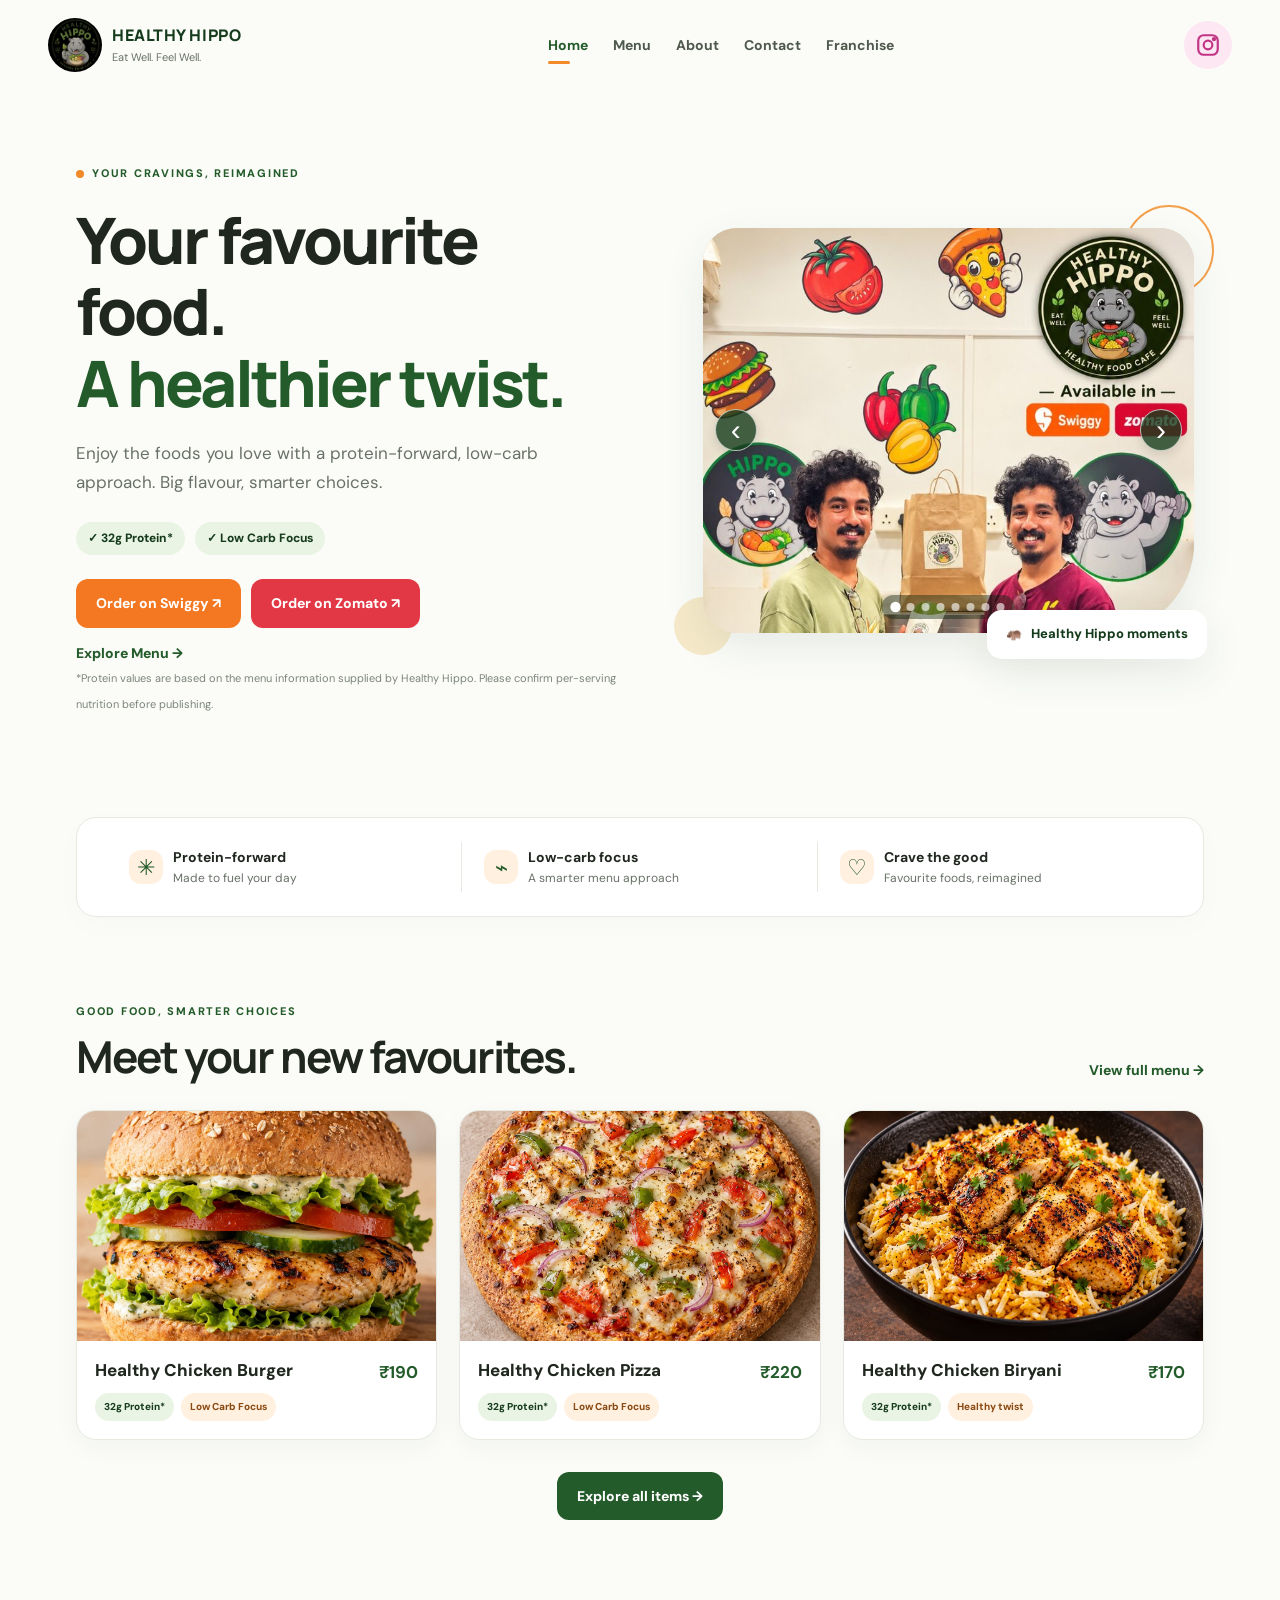
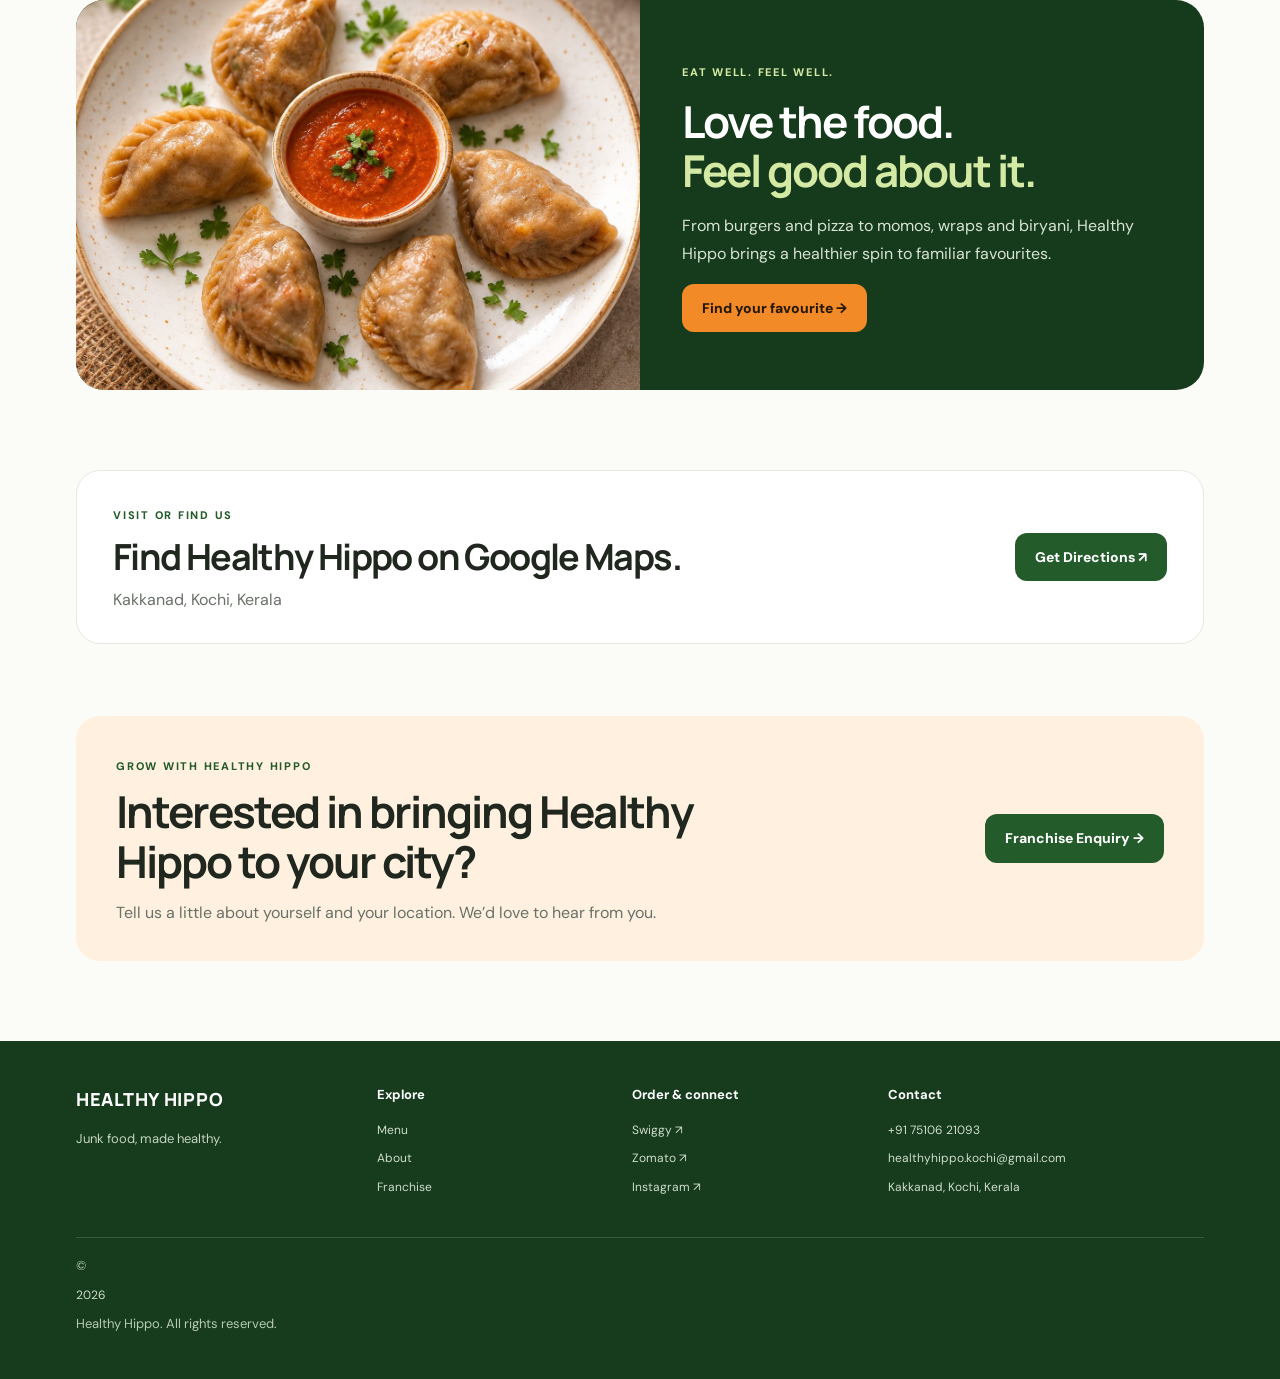
==== index.html @ 92ad1ecd "Update index.html" ====
<!doctype html>
<html lang="en">
<head>
  <link rel="icon" type="image/png" href="assets/favicon.png">
  <meta charset="utf-8">
  <meta name="viewport" content="width=device-width, initial-scale=1">
  <meta name="description" content="Healthy Hippo makes your favourite comfort foods healthier, with a focus on protein and low-carb options. Order on Swiggy or Zomato.">
  <meta name="theme-color" content="#245b2a">
  <title>Healthy Hippo | Eat well, live well </title>
  <link rel="stylesheet" href="styles.css">
</head>
<body>
  <header class="site-header">
    <a class="brand" href="index.html" aria-label="Healthy Hippo home">
      <img src="assets/logo.jpeg" alt="Healthy Hippo hippo mascot logo">
      <span><strong>HEALTHY HIPPO</strong><small>Eat Well. Feel Well.</small></span>
    </a>
    <button class="menu-toggle" aria-label="Toggle navigation" aria-expanded="false">☰</button>
    <nav class="main-nav" aria-label="Main navigation">
      <a class="active" href="index.html">Home</a><a href="menu.html">Menu</a><a href="about.html">About</a><a href="contact.html">Contact</a><a href="franchise.html">Franchise</a>
    </nav>
    
<a class="instagram-link" href="https://www.instagram.com/healthyhippo_/" target="_blank" rel="noopener noreferrer" aria-label="Follow Healthy Hippo on Instagram">
  <svg xmlns="http://www.w3.org/2000/svg" width="26" height="26" viewBox="0 0 24 24" fill="none" stroke="currentColor" stroke-width="2">
    <rect x="3" y="3" width="18" height="18" rx="5"/>
    <circle cx="12" cy="12" r="4"/>
    <circle cx="17.5" cy="6.5" r="1" fill="currentColor"/>
  </svg>
</a>
  </header>


  <main>
    <section class="hero">
      <div class="hero-copy">
        <span class="eyebrow"><span class="dot"></span> YOUR CRAVINGS, REIMAGINED</span>
        <h1>Your favourite food.<br><span>A healthier twist.</span></h1>
        <p>Enjoy the foods you love with a protein-forward, low-carb approach. Big flavour, smarter choices.</p>
        <div class="hero-points"><span>✓ 32g Protein*</span><span>✓ Low Carb Focus</span></div>
        <div class="hero-actions hero-order-actions">
          <a class="button button-swiggy" href="https://www.swiggy.com/menu/1468313?source=sharing" target="_blank" rel="noopener">Order on Swiggy ↗</a>
          <a class="button button-zomato" href="https://zomato.onelink.me/xqzv/rnmhinwc" target="_blank" rel="noopener">Order on Zomato ↗</a>
          <a class="text-link menu-cta-link" href="menu.html">Explore Menu →</a>
        </div>
        <small class="fine-print">*Protein values are based on the menu information supplied by Healthy Hippo. Please confirm per-serving nutrition before publishing.</small>
      </div>
      <div class="hero-visual celebrity-visual">
        <div class="hero-image-wrap celebrity-carousel" aria-label="Healthy Hippo community photo slideshow">
          <!-- Slideshow images and dots are created from the PHOTO_LIST in script.js. -->
          <div class="slide-dots" aria-label="Choose photo"></div>
          <button class="slide-control slide-prev" type="button" aria-label="Previous photo">‹</button>
          <button class="slide-control slide-next" type="button" aria-label="Next photo">›</button>
        </div>
        <div class="floating-note"><span>🦛</span> Healthy Hippo moments</div>
        <div class="decor decor-one"></div><div class="decor decor-two"></div>
      </div>
    </section>

    <section class="promise-strip" aria-label="Healthy Hippo highlights">
      <div><span class="promise-icon">✳</span><strong>Protein-forward</strong><small>Made to fuel your day</small></div>
      <div><span class="promise-icon">⌁</span><strong>Low-carb focus</strong><small>A smarter menu approach</small></div>
      <div><span class="promise-icon">♡</span><strong>Crave the good</strong><small>Favourite foods, reimagined</small></div>
    </section>

    <section class="section featured-section">
      <div class="section-heading"><div><span class="eyebrow">GOOD FOOD, SMARTER CHOICES</span><h2>Meet your new favourites.</h2></div><a class="text-link" href="menu.html">View full menu →</a></div>
      <div class="food-grid">
        <article class="food-card"><a href="menu.html"><img src="assets/chicken-burger.jpeg" alt="Healthy chicken burger"></a><div class="food-card-body"><div class="food-title"><h3>Healthy Chicken Burger</h3><strong>₹190</strong></div><div class="food-tags"><span>32g Protein*</span><span>Low Carb Focus</span></div></div></article>
        <article class="food-card"><a href="menu.html"><img src="assets/chicken-pizza.jpeg" alt="Healthy chicken pizza"></a><div class="food-card-body"><div class="food-title"><h3>Healthy Chicken Pizza</h3><strong>₹220</strong></div><div class="food-tags"><span>32g Protein*</span><span>Low Carb Focus</span></div></div></article>
        <article class="food-card"><a href="menu.html"><img src="assets/chicken-biryani.jpeg" alt="Chicken biryani"></a><div class="food-card-body"><div class="food-title"><h3>Healthy Chicken Biryani</h3><strong>₹170</strong></div><div class="food-tags"><span>32g Protein*</span><span>Healthy twist</span></div></div></article>
      </div>
      <div class="centered"><a class="button button-green" href="menu.html">Explore all items →</a></div>
    </section>

    <section class="feature-band">
      <div class="feature-band-art"><img src="assets/momos.jpeg" alt="Momos served with dipping sauce"></div>
      <div class="feature-band-copy"><span class="eyebrow">EAT WELL. FEEL WELL.</span><h2>Love the food.<br><span>Feel good about it.</span></h2><p>From burgers and pizza to momos, wraps and biryani, Healthy Hippo brings a healthier spin to familiar favourites.</p><a class="button button-orange" href="menu.html">Find your favourite →</a></div>
    </section>

    <section class="location-callout"><div><span class="eyebrow">VISIT OR FIND US</span><h2>Find Healthy Hippo on Google Maps.</h2><p>Kakkanad, Kochi, Kerala</p></div><a class="button button-green" href="https://maps.app.goo.gl/S5ujj1Sj9t67yYwy7?g_st=aw" target="_blank" rel="noopener">Get Directions ↗</a></section>
    <section class="franchise-callout"><div><span class="eyebrow">GROW WITH HEALTHY HIPPO</span><h2>Interested in bringing Healthy Hippo to your city?</h2><p>Tell us a little about yourself and your location. We’d love to hear from you.</p></div><a class="button button-green" href="franchise.html">Franchise Enquiry →</a></section>
  </main>
  <footer class="site-footer"><div class="footer-brand"><strong>HEALTHY HIPPO</strong><p>Junk food, made healthy.</p></div><div><strong>Explore</strong><a href="menu.html">Menu</a><a href="about.html">About</a><a href="franchise.html">Franchise</a></div><div><strong>Order & connect</strong><a href="https://www.swiggy.com/menu/1468313?source=sharing" target="_blank" rel="noopener">Swiggy ↗</a><a href="https://zomato.onelink.me/xqzv/rnmhinwc" target="_blank" rel="noopener">Zomato ↗</a><a href="https://www.instagram.com/healthyhippo_/" target="_blank" rel="noopener">Instagram ↗</a></div><div><strong>Contact</strong><a href="tel:+917510621093">+91 75106 21093</a><a href="mailto:healthyhippo.kochi@gmail.com">healthyhippo.kochi@gmail.com</a><span>Kakkanad, Kochi, Kerala</span></div><div class="copyright">© <span id="year"></span> Healthy Hippo. All rights reserved.</div></footer>
  <script src="script.js"></script>
</body></html>
---- styles.css ----
@import url('https://fonts.googleapis.com/css2?family=DM+Sans:wght@400;500;600;700;800&family=Manrope:wght@400;500;600;700;800&display=swap');
:root{--green:#245b2a;--green-dark:#153b1c;--green-soft:#eaf4e4;--orange:#f28a27;--orange-soft:#fff0df;--ink:#20271f;--muted:#697168;--cream:#fbfcf8;--line:#e6eae1;--white:#fff;--radius:22px;--shadow:0 14px 42px rgba(29,61,29,.09)}
*{box-sizing:border-box}html{scroll-behavior:smooth}body{margin:0;background:var(--cream);color:var(--ink);font-family:'DM Sans',Arial,sans-serif;line-height:1.6}a{color:inherit;text-decoration:none}img{display:block;max-width:100%}.site-header{max-width:1240px;margin:auto;padding:18px 28px;display:flex;align-items:center;gap:28px;justify-content:space-between;background:var(--cream)}.brand{display:flex;align-items:center;gap:10px;min-width:210px}.brand img{width:54px;height:54px;object-fit:cover;border-radius:50%;background:#050505}.brand span{display:flex;flex-direction:column;line-height:1.2}.brand strong,.footer-brand strong{font-family:Manrope,sans-serif;letter-spacing:.035em;font-weight:800;color:var(--green-dark)}.brand small{font-size:11px;color:var(--muted);margin-top:5px}.main-nav{display:flex;gap:25px;align-items:center}.main-nav a{font-size:14px;color:#4e584c;font-weight:700;padding:8px 0;position:relative}.main-nav a:hover,.main-nav a.active{color:var(--green)}.main-nav a.active:after{content:"";position:absolute;bottom:0;left:0;width:22px;height:3px;border-radius:4px;background:var(--orange)}.button{display:inline-flex;align-items:center;justify-content:center;gap:12px;padding:13px 20px;border-radius:12px;font-weight:800;font-size:14px;border:0;cursor:pointer;transition:transform .2s,box-shadow .2s}.button:hover{transform:translateY(-2px);box-shadow:0 8px 20px #183b1c20}.button-green{background:var(--green);color:white}.button-orange{background:var(--orange);color:#251809}.header-cta{white-space:nowrap;padding:11px 16px}.menu-toggle{display:none;border:0;background:var(--green-soft);color:var(--green);border-radius:10px;font-size:24px;padding:6px 12px}.hero{max-width:1184px;margin:20px auto 54px;padding:50px 28px 48px;display:grid;grid-template-columns:1.02fr .98fr;align-items:center;gap:54px;min-height:500px}.eyebrow{font-size:11px;letter-spacing:.16em;font-weight:800;color:var(--green);display:inline-flex;align-items:center;gap:8px}.dot{width:8px;height:8px;background:var(--orange);border-radius:50%}h1,h2,h3,p{margin-top:0}h1,h2{font-family:Manrope,'DM Sans',sans-serif;letter-spacing:-.045em;line-height:1.12}h1{font-size:clamp(42px,5vw,68px);margin:18px 0 20px;font-weight:800}h1 span,h2 span{color:var(--green)}.hero-copy>p,.page-hero>p{font-size:17px;color:var(--muted);max-width:530px;line-height:1.75}.hero-points{display:flex;gap:10px;flex-wrap:wrap;margin:24px 0}.hero-points span,.food-tags span{background:var(--green-soft);color:var(--green-dark);border-radius:30px;padding:7px 12px;font-size:12px;font-weight:800}.hero-actions{display:flex;gap:18px;align-items:center;flex-wrap:wrap}.text-link{font-weight:800;color:var(--green);font-size:14px}.fine-print{font-size:11px;color:#7d857b;line-height:1.55;margin-top:20px}.hero-visual{position:relative;padding:15px 10px 30px 25px}.hero-image-wrap{border-radius:34px 34px 90px 34px;overflow:hidden;box-shadow:var(--shadow);height:405px;position:relative;z-index:1;background:#e8dfcc}.hero-image-wrap img{width:100%;height:100%;object-fit:cover}.floating-tag{position:absolute;z-index:2;top:3px;left:0;background:var(--green-dark);color:white;border:5px solid var(--cream);border-radius:50%;width:110px;height:110px;display:flex;align-items:center;justify-content:center;flex-direction:column;line-height:1.1;transform:rotate(-8deg)}.floating-tag strong{font-family:Manrope,sans-serif;font-size:28px}.floating-tag small{font-size:10px;font-weight:800;letter-spacing:.07em}.tag-icon{color:#c9eb7a;font-size:15px}.floating-note{position:absolute;right:-3px;bottom:4px;background:white;padding:14px 19px;border-radius:15px;box-shadow:var(--shadow);font-size:13px;font-weight:800;color:var(--green-dark);z-index:2}.floating-note span{margin-right:6px}.decor{position:absolute;border-radius:50%;z-index:0}.decor-one{width:90px;height:90px;border:2px solid #f4a14e;right:-10px;top:-8px}.decor-two{width:58px;height:58px;background:#f5e9c9;left:-4px;bottom:8px}.promise-strip{max-width:1128px;margin:0 auto 80px;padding:24px 30px;background:white;border:1px solid var(--line);border-radius:20px;display:grid;grid-template-columns:repeat(3,1fr);box-shadow:0 8px 30px #1b3d1b05}.promise-strip>div{display:grid;grid-template-columns:44px 1fr;grid-template-rows:auto auto;align-items:center;padding:4px 22px;border-right:1px solid var(--line)}.promise-strip>div:last-child{border-right:0}.promise-icon{grid-row:span 2;background:var(--orange-soft);color:var(--green);width:34px;height:34px;display:grid;place-items:center;border-radius:12px;font-size:22px}.promise-strip strong{font-size:14px}.promise-strip small{font-size:12px;color:var(--muted)}.section{max-width:1184px;margin:0 auto;padding:0 28px 80px}.section-heading{display:flex;align-items:end;justify-content:space-between;gap:20px;margin-bottom:28px}.section-heading h2,.feature-band h2,.franchise-callout h2,.about-copy h2,.franchise-info h2{font-size:clamp(30px,4vw,44px);margin:10px 0 0}.food-grid{display:grid;grid-template-columns:repeat(3,minmax(0,1fr));gap:22px}.food-card{border:1px solid var(--line);background:white;border-radius:20px;overflow:hidden;box-shadow:0 8px 26px rgba(23,55,23,.04);transition:transform .2s,box-shadow .2s}.food-card:hover{transform:translateY(-4px);box-shadow:var(--shadow)}.food-card>a{display:block}.food-card img{width:100%;height:230px;object-fit:cover;background:#f0eadf}.food-card-body{padding:18px}.food-title{display:flex;align-items:start;justify-content:space-between;gap:12px}.food-title h3{font-size:17px;line-height:1.3;margin:0 0 12px;font-weight:800}.food-title strong{font-size:17px;color:var(--green);white-space:nowrap}.food-card-body p{font-size:13px;color:var(--muted);margin:4px 0 14px;line-height:1.65}.food-tags{display:flex;gap:7px;flex-wrap:wrap}.food-tags span{font-size:10px;padding:6px 9px}.food-tags span:nth-child(2){background:var(--orange-soft);color:#8a4a13}.centered{text-align:center;margin-top:32px}.feature-band{max-width:1128px;margin:0 auto 80px;background:var(--green-dark);border-radius:28px;overflow:hidden;display:grid;grid-template-columns:1fr 1fr;align-items:center;color:white}.feature-band-art{height:390px}.feature-band-art img{height:100%;width:100%;object-fit:cover}.feature-band-copy{padding:42px}.feature-band-copy .eyebrow{color:#d3e9a4}.feature-band h2{margin:13px 0 17px}.feature-band h2 span{color:#d3e9a4}.feature-band p{color:#d8e3d4;line-height:1.75}.franchise-callout{max-width:1128px;margin:0 auto 80px;background:var(--orange-soft);padding:36px 40px;border-radius:24px;display:flex;align-items:center;justify-content:space-between;gap:28px}.franchise-callout h2{max-width:670px}.franchise-callout p{color:var(--muted);margin:14px 0 0}.site-footer{background:#163b1d;color:#eaf3e7;padding:44px max(28px,calc((100% - 1128px)/2));display:grid;grid-template-columns:1.2fr 1fr 1fr 1.4fr;gap:30px}.site-footer>div{display:flex;flex-direction:column;align-items:flex-start;gap:9px;font-size:13px}.site-footer strong{color:white;font-size:13px;margin-bottom:6px}.site-footer a,.site-footer span{color:#d0ddcc;font-size:12px;overflow-wrap:anywhere}.site-footer a:hover{color:#ffd39b}.footer-brand strong{font-size:18px;letter-spacing:.04em}.footer-brand p{color:#c5d5c0;font-size:13px}.copyright{grid-column:1/-1;border-top:1px solid #ffffff25;padding-top:18px;margin-top:10px;color:#b7cbb2;font-size:11px}.page-hero{text-align:center;padding:76px 28px 62px;background:linear-gradient(180deg,#f1f8ec 0%,var(--cream) 100%)}.page-hero h1{font-size:clamp(38px,5vw,58px);margin:15px auto}.page-hero>p{margin:0 auto;max-width:700px}.centered-points{justify-content:center}.menu-section{padding-top:24px}.menu-filter{display:flex;justify-content:space-between;align-items:center;margin-bottom:24px;font-weight:800}.filter-note{font-size:12px;color:var(--muted);font-weight:500}.menu-grid{row-gap:24px}.nutrition-note{margin-top:26px}.order-panel{margin-top:10px;background:var(--green-soft);padding:28px;border-radius:20px;display:flex;align-items:center;justify-content:space-between;gap:22px}.order-panel h2{font-size:26px;margin:0 0 8px}.order-panel p{margin:0;color:var(--muted)}.about-layout{display:grid;grid-template-columns:.85fr 1.15fr;align-items:center;gap:60px;padding-top:50px}.about-image{background:#070907;border-radius:30px;overflow:hidden;max-width:430px;margin:auto}.about-image img{width:100%;height:100%;object-fit:cover}.about-copy h2{margin:12px 0 22px}.about-copy p{color:var(--muted);line-height:1.8}.contact-grid{display:grid;grid-template-columns:repeat(2,1fr);gap:18px;padding-top:34px}.contact-card{padding:28px;border:1px solid var(--line);border-radius:20px;background:white}.contact-icon{display:grid;place-items:center;width:44px;height:44px;border-radius:14px;background:var(--green-soft);color:var(--green);font-size:22px;margin-bottom:15px}.contact-card h2{font-size:22px;margin-bottom:8px}.contact-card p,.contact-card>span{font-size:13px;color:var(--muted)}.contact-card>a{color:var(--green);font-weight:800;overflow-wrap:anywhere}.contact-card>span{display:block}.franchise-hero{padding-bottom:70px}.franchise-layout{display:grid;grid-template-columns:.9fr 1.1fr;gap:54px;align-items:start;padding-top:30px}.franchise-info h2{margin:12px 0 18px}.franchise-info>p{color:var(--muted);line-height:1.75}.contact-detail{display:flex;gap:14px;align-items:center;margin:22px 0}.contact-detail .contact-icon{flex-shrink:0;margin:0}.contact-detail>div{display:flex;flex-direction:column;gap:3px}.contact-detail strong{font-size:13px}.contact-detail a,.contact-detail span{font-size:13px;color:var(--green);overflow-wrap:anywhere}.future-note{padding:20px;border-radius:16px;background:var(--orange-soft);margin-top:26px}.future-note strong{font-size:14px}.future-note p{font-size:13px;color:#73553b;margin:8px 0 0}.enquiry-form{background:white;border:1px solid var(--line);border-radius:22px;padding:30px;box-shadow:var(--shadow)}.enquiry-form h2{font-size:28px;margin-bottom:4px}.form-intro{font-size:12px;color:var(--muted);margin-bottom:22px}.enquiry-form label{display:block;font-size:12px;font-weight:800;margin:15px 0 7px}.enquiry-form input:not([type=checkbox]),.enquiry-form select,.enquiry-form textarea{width:100%;padding:13px 14px;border:1px solid #dce2d8;border-radius:10px;background:#fcfdfb;font:inherit;font-size:14px;color:var(--ink);outline:none}.enquiry-form input:focus,.enquiry-form select:focus,.enquiry-form textarea:focus{border-color:var(--green);box-shadow:0 0 0 3px #245b2a12}.enquiry-form textarea{resize:vertical}.enquiry-form .consent{display:flex;align-items:flex-start;gap:9px;font-weight:500;line-height:1.5}.consent input{margin-top:4px;accent-color:var(--green)}.form-submit{width:100%;margin-top:12px}.enquiry-form .fine-print{margin-bottom:0}.hidden{display:none}
@media(max-width:980px){.site-header{gap:15px}.brand{min-width:0}.main-nav{gap:14px}.main-nav a{font-size:13px}.hero{gap:28px}.hero-image-wrap{height:360px}.promise-strip{margin-left:20px;margin-right:20px}.site-footer{grid-template-columns:repeat(2,1fr)}.franchise-layout{gap:28px}.food-card img{height:200px}}
@media(max-width:720px){.site-header{padding:13px 18px;flex-wrap:wrap}.brand img{width:46px;height:46px}.brand strong{font-size:13px}.menu-toggle{display:block;margin-left:auto}.header-cta{display:none}.main-nav{display:none;order:4;width:100%;flex-direction:column;align-items:stretch;gap:0;padding:8px 0 4px}.main-nav.open{display:flex}.main-nav a{padding:12px 4px;border-top:1px solid var(--line)}.main-nav a.active:after{display:none}.hero{padding:35px 20px 20px;margin:0 auto 35px;grid-template-columns:1fr;gap:22px}.hero-copy{order:1}.hero h1{font-size:43px}.hero-copy>p{font-size:15px}.hero-visual{order:2;padding:10px 8px 25px 18px}.hero-image-wrap{height:310px;border-radius:25px 25px 65px 25px}.floating-tag{width:90px;height:90px;left:-2px;top:0}.floating-tag strong{font-size:23px}.floating-note{right:0;font-size:11px;padding:11px 13px}.promise-strip{grid-template-columns:1fr;margin:0 20px 55px;padding:10px 18px}.promise-strip>div{border-right:0;border-bottom:1px solid var(--line);padding:15px 4px}.promise-strip>div:last-child{border-bottom:0}.section{padding:0 20px 55px}.section-heading{align-items:flex-start;flex-direction:column}.food-grid{grid-template-columns:1fr 1fr;gap:13px}.food-card img{height:150px}.food-card-body{padding:12px}.food-title{display:block}.food-title h3{font-size:14px;margin-bottom:5px}.food-title strong{font-size:15px}.food-card-body p{font-size:12px}.food-tags{gap:5px}.food-tags span{font-size:9px;padding:5px 7px}.feature-band{margin:0 18px 55px;grid-template-columns:1fr}.feature-band-art{height:240px}.feature-band-copy{padding:28px}.feature-band h2{font-size:32px}.franchise-callout{margin:0 18px 55px;padding:26px;align-items:flex-start;flex-direction:column}.site-footer{padding:35px 22px;grid-template-columns:1fr 1fr;gap:25px 18px}.copyright{font-size:10px}.page-hero{padding:54px 20px 45px}.page-hero h1{font-size:39px}.page-hero>p{font-size:15px}.menu-filter{align-items:flex-start;flex-direction:column;gap:5px}.filter-note{font-size:11px}.order-panel{align-items:flex-start;flex-direction:column;padding:22px}.about-layout{grid-template-columns:1fr;gap:30px;padding-top:20px}.about-image{max-width:300px}.about-copy h2{font-size:35px}.contact-grid{grid-template-columns:1fr;padding-top:15px}.franchise-layout{grid-template-columns:1fr;padding-top:15px}.enquiry-form{padding:22px}.centered-points{align-items:center}.hero-actions{gap:12px}}
@media(max-width:390px){.food-grid{grid-template-columns:1fr}.food-card img{height:210px}.hero h1{font-size:38px}.site-footer{grid-template-columns:1fr}.hero-points span{font-size:11px}}

.enquiry-card{background:#fff;border:1px solid var(--line);border-radius:22px;padding:34px;box-shadow:var(--shadow);align-self:center}
.enquiry-card-icon{display:grid;place-items:center;width:54px;height:54px;border-radius:17px;background:var(--orange-soft);color:var(--green);font-size:28px;margin-bottom:20px}
.enquiry-card h2{font-size:30px;margin:12px 0}
.enquiry-card p{color:var(--muted);line-height:1.75}
.enquiry-card .form-submit{width:auto;margin-top:8px}
@media(max-width:720px){.enquiry-card{padding:24px}.enquiry-card .form-submit{width:100%}}

/* Celebrity slideshow, map and mobile ordering improvements */
.button-swiggy{background:#f47721;color:#fff}.button-zomato{background:#e23744;color:#fff}.hero-order-actions{display:flex;gap:10px;align-items:center;flex-wrap:wrap}.hero-order-actions .button{min-height:46px}.menu-cta-link{flex-basis:100%;margin-top:4px}.celebrity-carousel{isolation:isolate}.celebrity-slide{position:absolute;inset:0;width:100%;height:100%;object-fit:contain;object-position:center top;background:#e8dfcc;opacity:0;transition:opacity .65s ease;pointer-events:none}.celebrity-slide.active{opacity:1;pointer-events:auto}.slide-control{position:absolute;top:50%;transform:translateY(-50%);z-index:4;width:42px;height:42px;border:1px solid #ffffffa6;border-radius:50%;background:#173c1dcc;color:#fff;font-size:30px;line-height:1;display:grid;place-items:center;cursor:pointer;box-shadow:0 3px 12px #0002}.slide-prev{left:12px}.slide-next{right:12px}.slide-dots{position:absolute;z-index:4;bottom:14px;left:50%;transform:translateX(-50%);display:flex;gap:7px;padding:8px 10px;border-radius:20px;background:#10261070}.slide-dot{width:8px;height:8px;border:0;border-radius:50%;padding:0;background:#ffffff9c;cursor:pointer}.slide-dot.active{background:#fff;transform:scale(1.3)}.location-callout{max-width:1128px;margin:0 auto 72px;background:#fff;border:1px solid var(--line);padding:30px 36px;border-radius:24px;display:flex;align-items:center;justify-content:space-between;gap:24px}.location-callout h2{font-size:clamp(25px,3vw,36px);margin:10px 0}.location-callout p{margin:0;color:var(--muted)}.map-section{padding-top:0}.map-frame{width:100%;height:370px;border-radius:22px;overflow:hidden;border:1px solid var(--line);box-shadow:var(--shadow);background:#f0f2ed}.map-frame iframe{width:100%;height:100%;border:0}.map-section .section-heading{align-items:center}
@media(max-width:720px){.hero-order-actions{display:grid;grid-template-columns:1fr 1fr;width:100%;gap:10px}.hero-order-actions .button{width:100%;padding:12px 8px;font-size:12px;white-space:nowrap}.hero-order-actions .menu-cta-link{grid-column:1/-1;margin-top:2px}.celebrity-visual{padding:4px 4px 25px 12px}.celebrity-visual .hero-image-wrap{height:min(112vw,470px);min-height:300px;border-radius:24px 24px 58px 24px}.slide-control{width:36px;height:36px;font-size:26px}.slide-prev{left:8px}.slide-next{right:8px}.location-callout{margin:0 18px 55px;padding:24px;align-items:flex-start;flex-direction:column}.map-frame{height:310px}.map-section .section-heading{flex-direction:column;align-items:flex-start}.map-section .section-heading .button{width:100%}.order-panel .hero-actions{width:100%;display:grid;grid-template-columns:1fr 1fr}.order-panel .hero-actions .button{width:100%;padding:12px 8px;font-size:12px}}
@media(max-width:390px){.hero-order-actions{grid-template-columns:1fr}.hero-order-actions .menu-cta-link{grid-column:auto}.order-panel .hero-actions{grid-template-columns:1fr}}



.instagram-link {
  display: inline-flex;
  align-items: center;
  justify-content: center;
  width: 48px;
  height: 48px;
  border-radius: 50%;
  background: #fce7f3;
  color: #c13584;
  transition: transform 0.2s ease;
}

.instagram-link:hover {
  transform: scale(1.08);
}
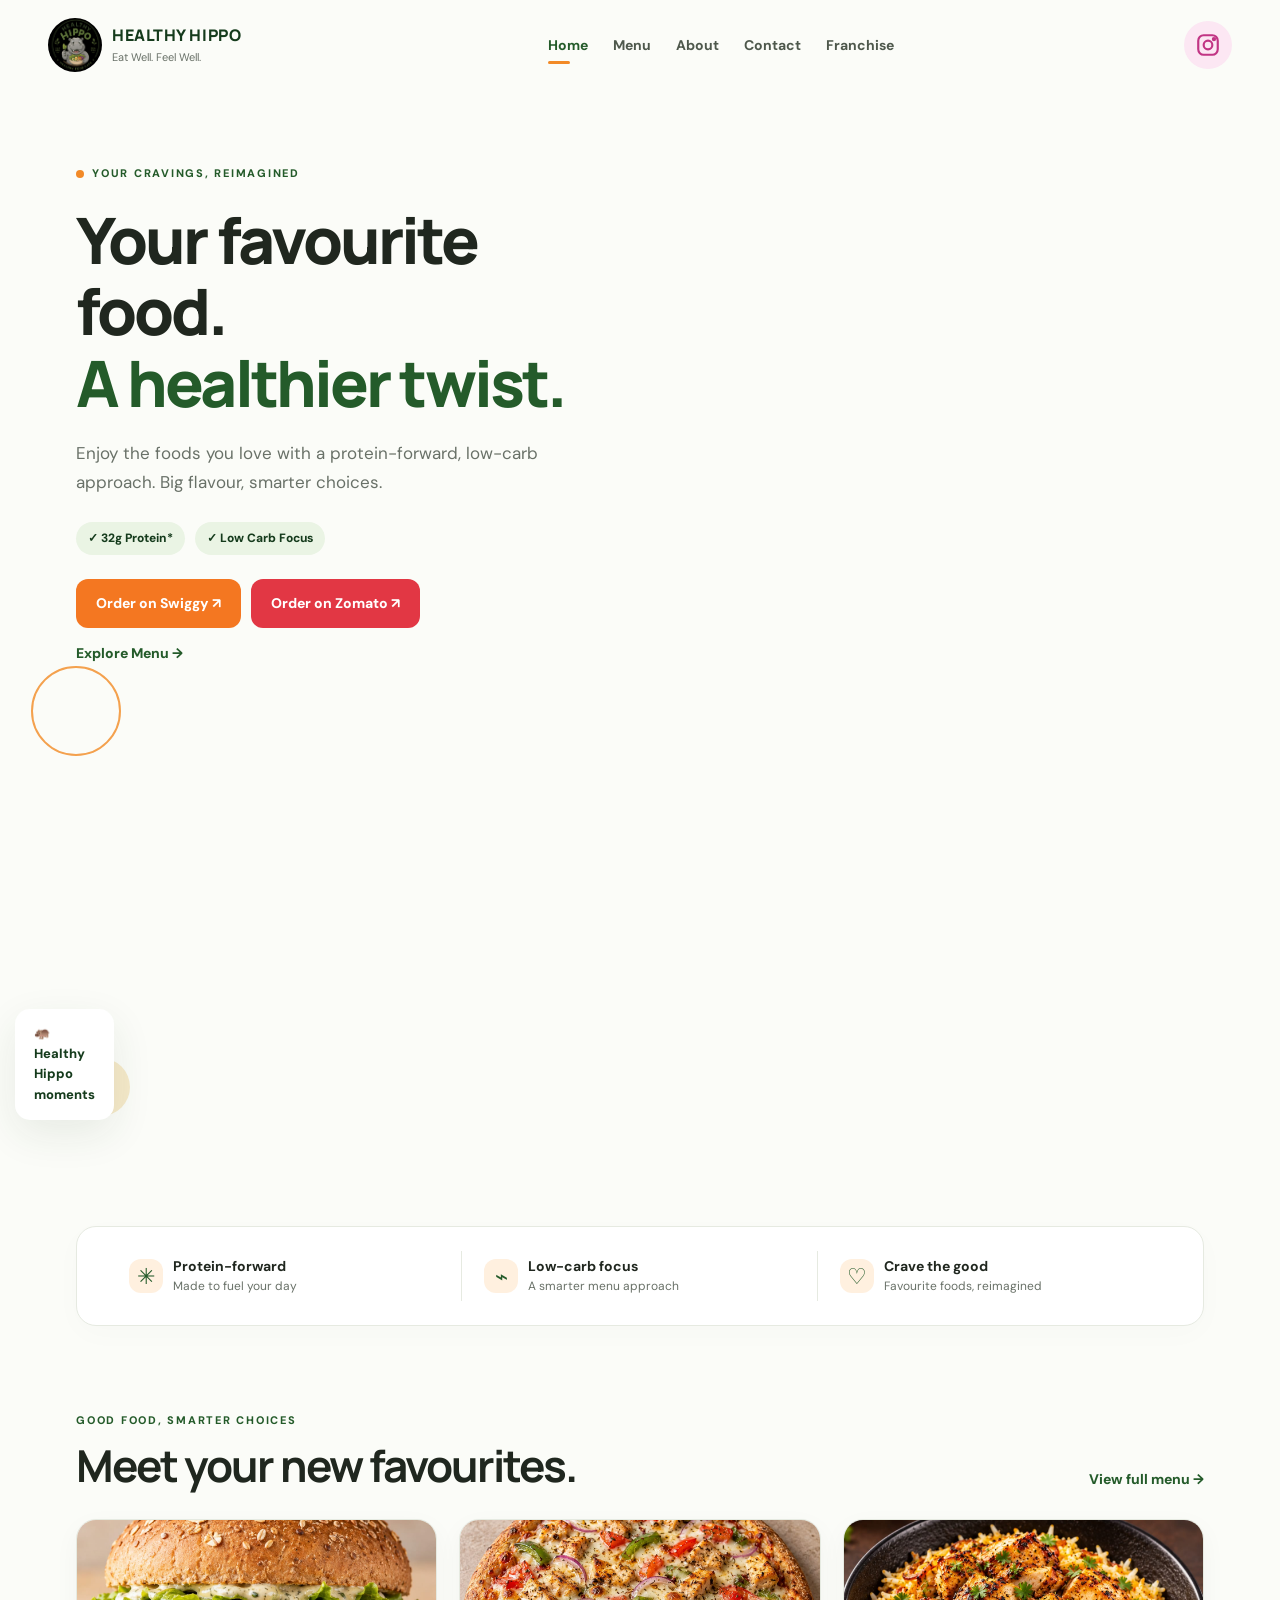
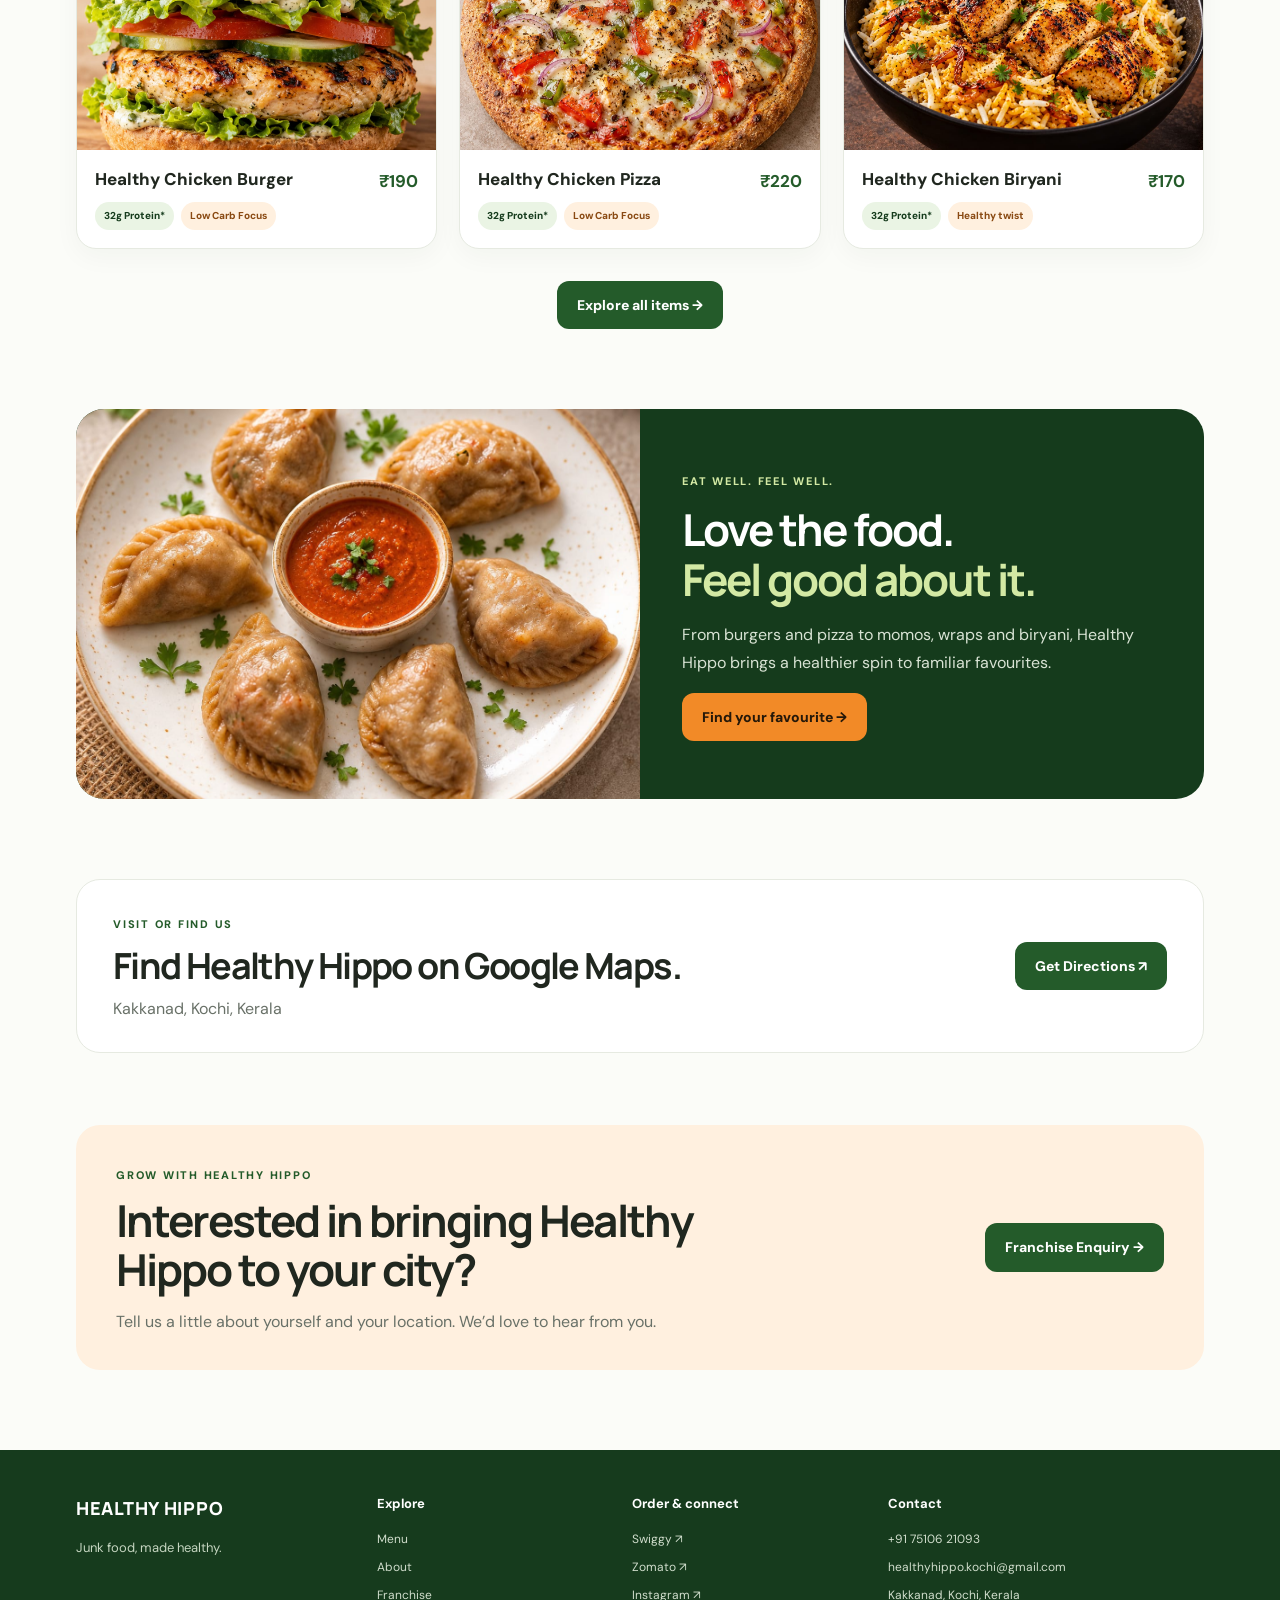
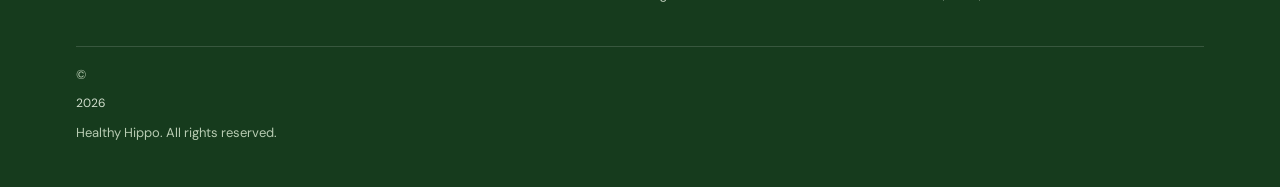
==== commit 448d9285: "Update index.html" ====
--- a/index.html
+++ b/index.html
@@ -41,9 +41,7 @@
           <a class="button button-swiggy" href="https://www.swiggy.com/menu/1468313?source=sharing" target="_blank" rel="noopener">Order on Swiggy ↗</a>
           <a class="button button-zomato" href="https://zomato.onelink.me/xqzv/rnmhinwc" target="_blank" rel="noopener">Order on Zomato ↗</a>
           <a class="text-link menu-cta-link" href="menu.html">Explore Menu →</a>
-        </div>
-        <small class="fine-print">*Protein values are based on the menu information supplied by Healthy Hippo. Please confirm per-serving nutrition before publishing.</small>
-      </div>
+      
       <div class="hero-visual celebrity-visual">
         <div class="hero-image-wrap celebrity-carousel" aria-label="Healthy Hippo community photo slideshow">
           <!-- Slideshow images and dots are created from the PHOTO_LIST in script.js. -->
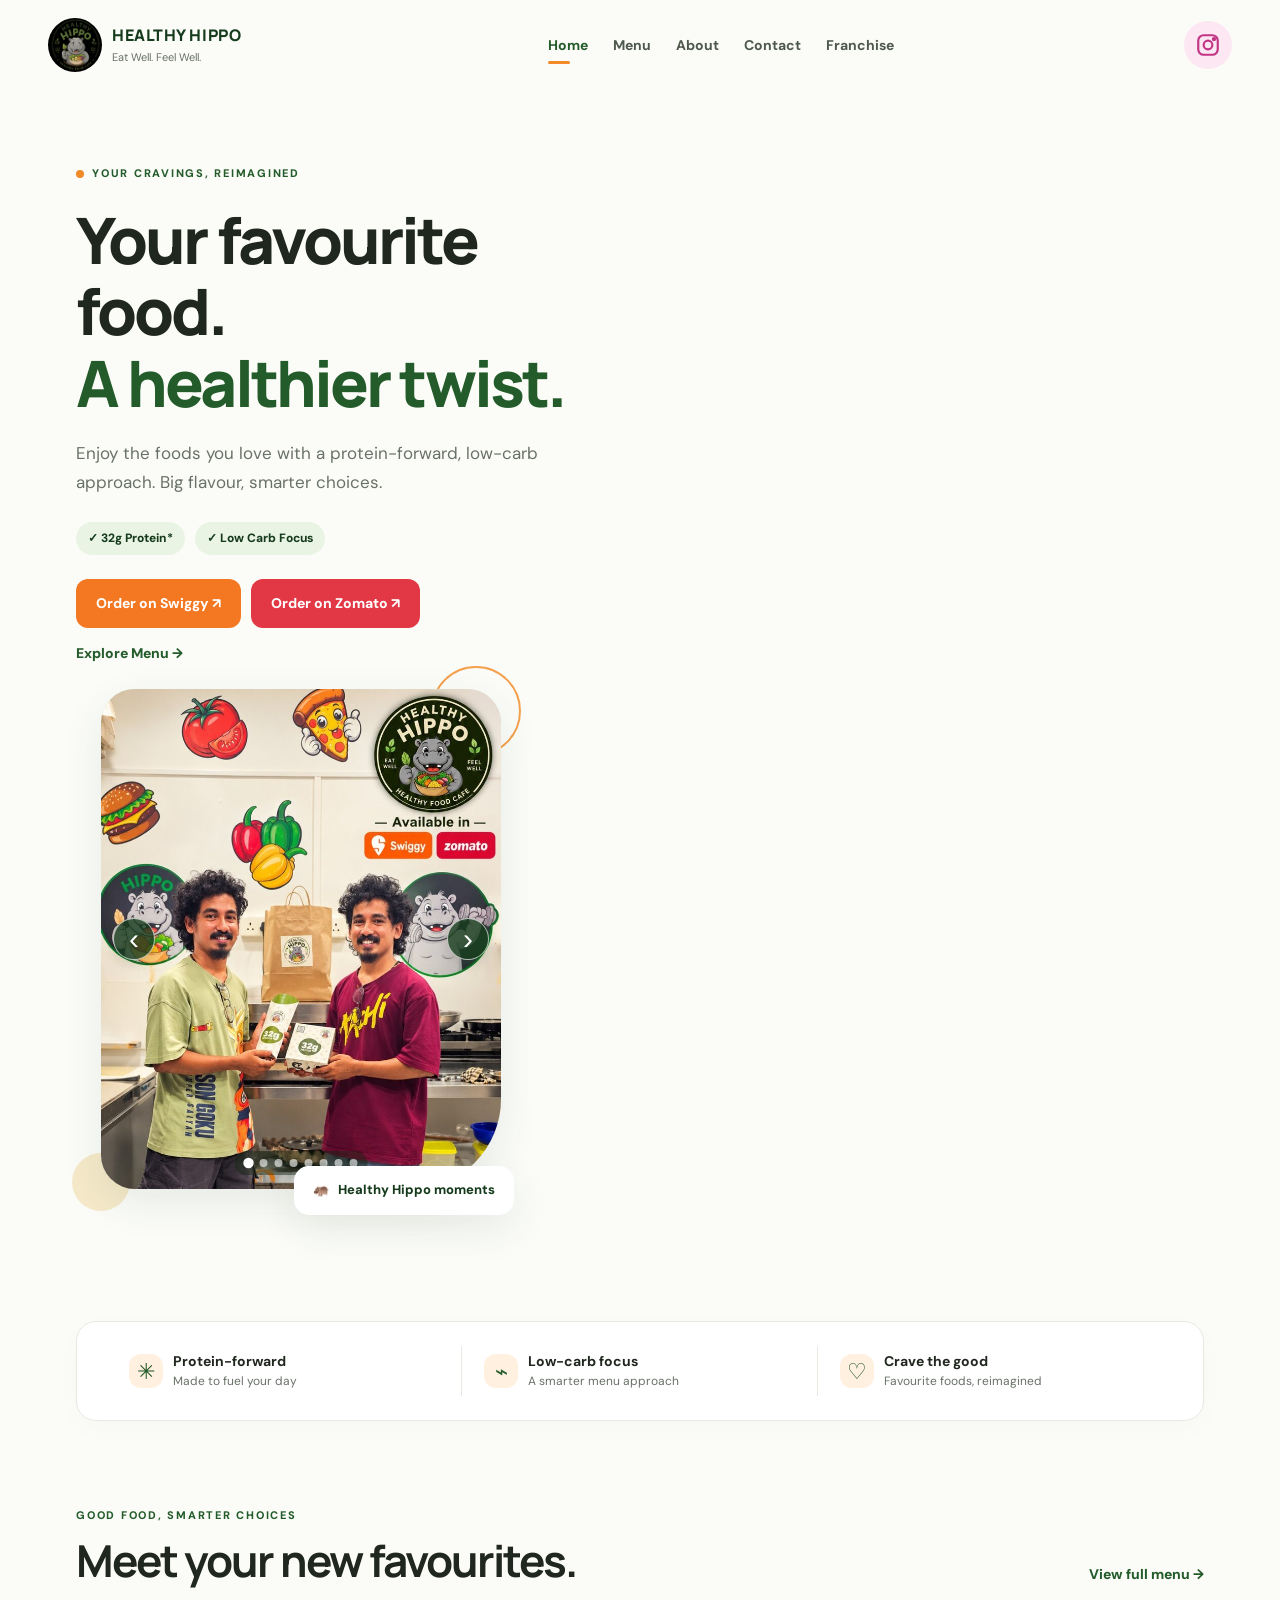
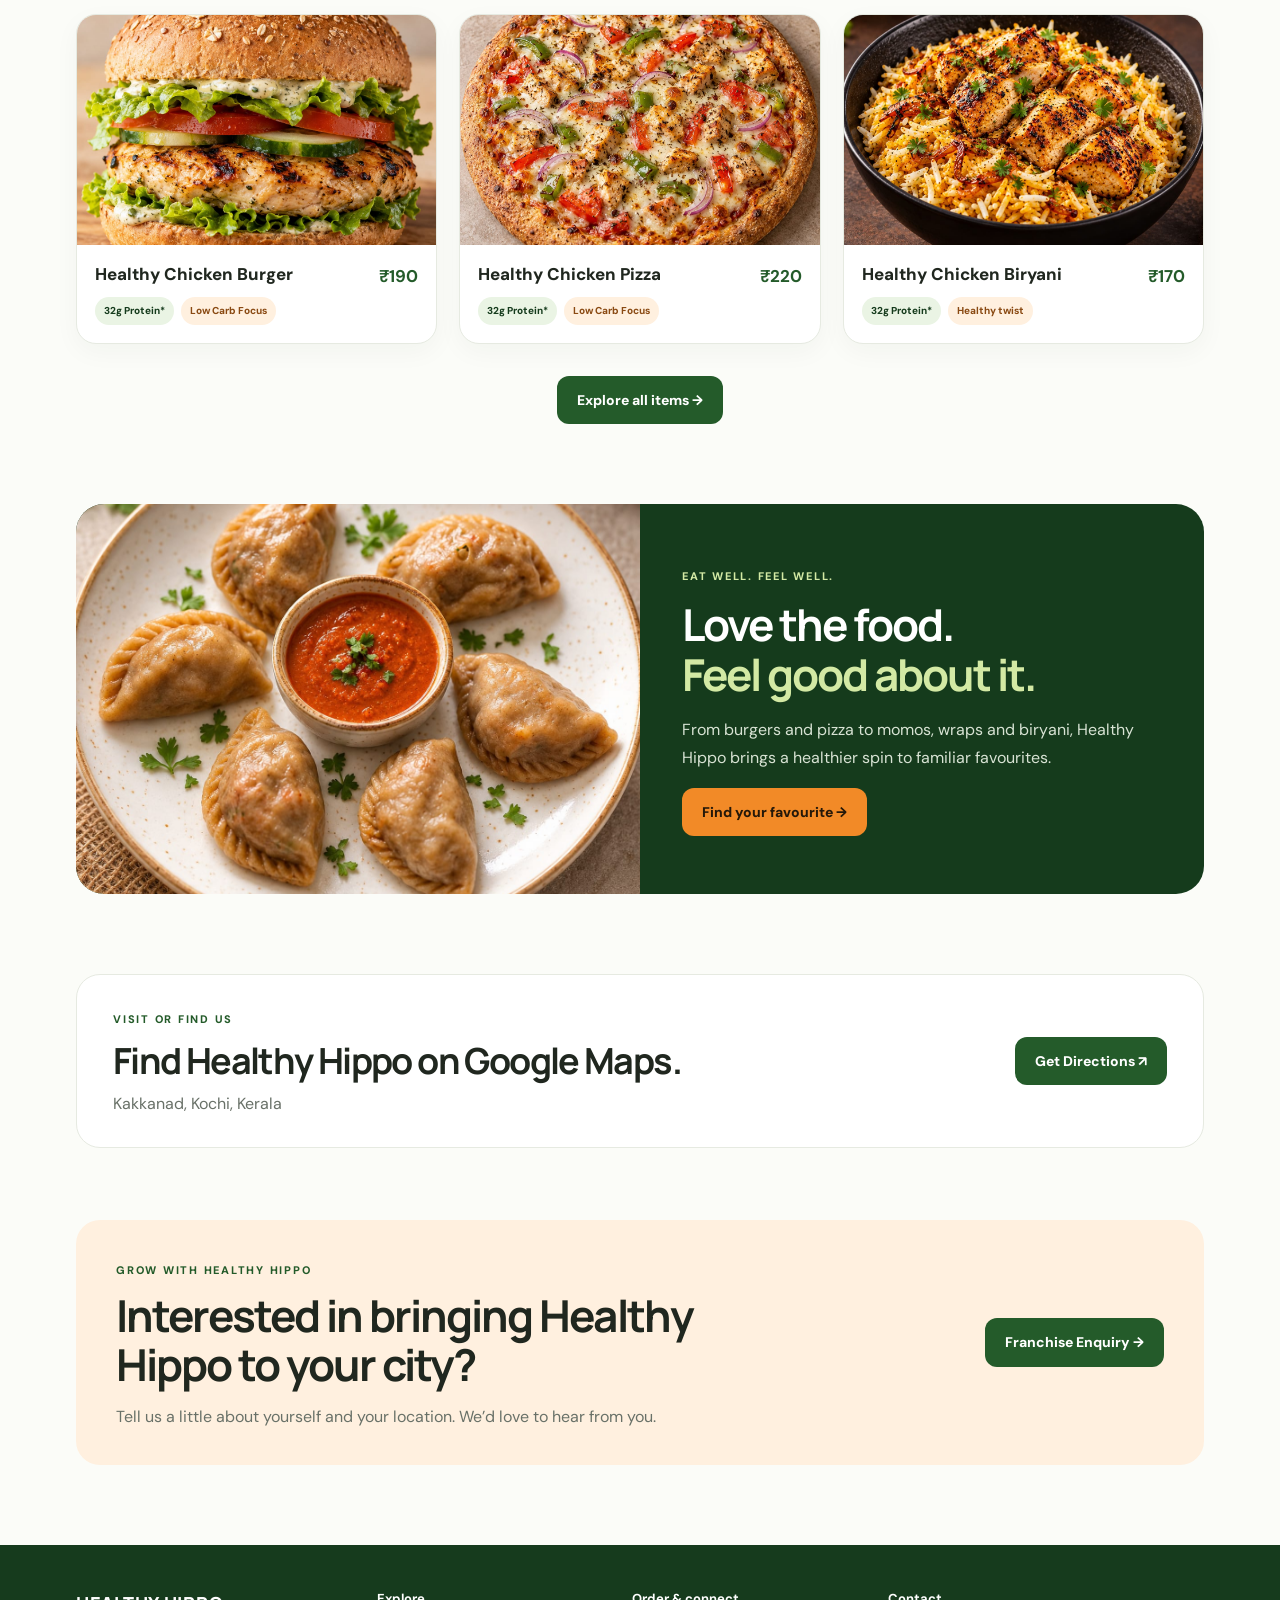
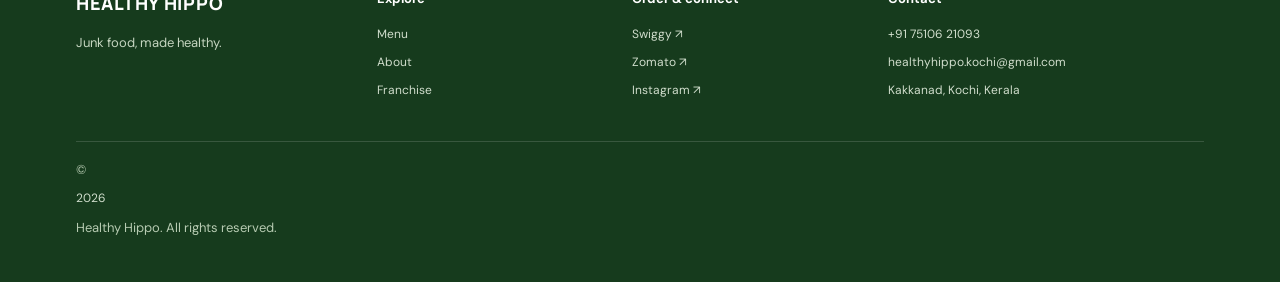
==== commit 3e8ffa90: "Update index.html" ====
--- a/index.html
+++ b/index.html
@@ -43,13 +43,13 @@
           <a class="text-link menu-cta-link" href="menu.html">Explore Menu →</a>
       
       <div class="hero-visual celebrity-visual">
+        <div class="floating-note"><span>🦛</span> Healthy Hippo moments</div>
         <div class="hero-image-wrap celebrity-carousel" aria-label="Healthy Hippo community photo slideshow">
           <!-- Slideshow images and dots are created from the PHOTO_LIST in script.js. -->
           <div class="slide-dots" aria-label="Choose photo"></div>
           <button class="slide-control slide-prev" type="button" aria-label="Previous photo">‹</button>
           <button class="slide-control slide-next" type="button" aria-label="Next photo">›</button>
         </div>
-        <div class="floating-note"><span>🦛</span> Healthy Hippo moments</div>
         <div class="decor decor-one"></div><div class="decor decor-two"></div>
       </div>
     </section>
--- a/styles.css
+++ b/styles.css
@@ -13,8 +13,23 @@
 @media(max-width:720px){.enquiry-card{padding:24px}.enquiry-card .form-submit{width:100%}}
 
 /* Celebrity slideshow, map and mobile ordering improvements */
-.button-swiggy{background:#f47721;color:#fff}.button-zomato{background:#e23744;color:#fff}.hero-order-actions{display:flex;gap:10px;align-items:center;flex-wrap:wrap}.hero-order-actions .button{min-height:46px}.menu-cta-link{flex-basis:100%;margin-top:4px}.celebrity-carousel{isolation:isolate}.celebrity-slide{position:absolute;inset:0;width:100%;height:100%;object-fit:contain;object-position:center top;background:#e8dfcc;opacity:0;transition:opacity .65s ease;pointer-events:none}.celebrity-slide.active{opacity:1;pointer-events:auto}.slide-control{position:absolute;top:50%;transform:translateY(-50%);z-index:4;width:42px;height:42px;border:1px solid #ffffffa6;border-radius:50%;background:#173c1dcc;color:#fff;font-size:30px;line-height:1;display:grid;place-items:center;cursor:pointer;box-shadow:0 3px 12px #0002}.slide-prev{left:12px}.slide-next{right:12px}.slide-dots{position:absolute;z-index:4;bottom:14px;left:50%;transform:translateX(-50%);display:flex;gap:7px;padding:8px 10px;border-radius:20px;background:#10261070}.slide-dot{width:8px;height:8px;border:0;border-radius:50%;padding:0;background:#ffffff9c;cursor:pointer}.slide-dot.active{background:#fff;transform:scale(1.3)}.location-callout{max-width:1128px;margin:0 auto 72px;background:#fff;border:1px solid var(--line);padding:30px 36px;border-radius:24px;display:flex;align-items:center;justify-content:space-between;gap:24px}.location-callout h2{font-size:clamp(25px,3vw,36px);margin:10px 0}.location-callout p{margin:0;color:var(--muted)}.map-section{padding-top:0}.map-frame{width:100%;height:370px;border-radius:22px;overflow:hidden;border:1px solid var(--line);box-shadow:var(--shadow);background:#f0f2ed}.map-frame iframe{width:100%;height:100%;border:0}.map-section .section-heading{align-items:center}
-@media(max-width:720px){.hero-order-actions{display:grid;grid-template-columns:1fr 1fr;width:100%;gap:10px}.hero-order-actions .button{width:100%;padding:12px 8px;font-size:12px;white-space:nowrap}.hero-order-actions .menu-cta-link{grid-column:1/-1;margin-top:2px}.celebrity-visual{padding:4px 4px 25px 12px}.celebrity-visual .hero-image-wrap{height:min(112vw,470px);min-height:300px;border-radius:24px 24px 58px 24px}.slide-control{width:36px;height:36px;font-size:26px}.slide-prev{left:8px}.slide-next{right:8px}.location-callout{margin:0 18px 55px;padding:24px;align-items:flex-start;flex-direction:column}.map-frame{height:310px}.map-section .section-heading{flex-direction:column;align-items:flex-start}.map-section .section-heading .button{width:100%}.order-panel .hero-actions{width:100%;display:grid;grid-template-columns:1fr 1fr}.order-panel .hero-actions .button{width:100%;padding:12px 8px;font-size:12px}}
+.button-swiggy{background:#f47721;color:#fff}.button-zomato{background:#e23744;color:#fff}.hero-order-actions{display:flex;gap:10px;align-items:center;flex-wrap:wrap}.hero-order-actions .button{min-height:46px}
+.menu-cta-link{flex-basis:100%;margin-top:4px}.celebrity-carousel{position:relative;height:500px;width:400px;overflow:hidden;}
+.celebrity-slide{position:absolute;inset:0;width:100%;height:100%;object-fit:contain;object-position:center top;background:#e8dfcc;opacity:0;transition:opacity .65s ease;pointer-events:none}
+.celebrity-slide.active{opacity:1;pointer-events:auto}.slide-control{position:absolute;top:50%;transform:translateY(-50%);
+                                                                     z-index:4;width:42px;height:42px;border:1px solid #ffffffa6;border-radius:50%;background:#173c1dcc;color:#fff;font-size:30px;line-height:1;display:grid;place-items:center;cursor:pointer;box-shadow:0 3px 12px #0002}
+.slide-prev{left:12px}.slide-next{right:12px}.slide-dots{position:absolute;z-index:4;bottom:14px;left:50%;transform:translateX(-50%);display:flex;gap:7px;padding:8px 10px;border-radius:20px;background:#10261070}
+.slide-dot{width:8px;height:8px;border:0;border-radius:50%;padding:0;background:#ffffff9c;cursor:pointer}.slide-dot.active{background:#fff;transform:scale(1.3)}
+.location-callout{max-width:1128px;margin:0 auto 72px;background:#fff;border:1px solid var(--line);padding:30px 36px;border-radius:24px;display:flex;align-items:center;justify-content:space-between;gap:24px}
+.location-callout h2{font-size:clamp(25px,3vw,36px);margin:10px 0}.location-callout p{margin:0;color:var(--muted)}.map-section{padding-top:0}.map-frame{width:100%;height:370px;border-radius:22px;
+                                                                                                                                                        overflow:hidden;border:1px solid var(--line);box-shadow:var(--shadow);background:#f0f2ed}
+.map-frame iframe{width:100%;height:100%;border:0}.map-section .section-heading{align-items:center}
+@media(max-width:720px){.hero-order-actions{display:grid;grid-template-columns:1fr 1fr;width:100%;gap:10px}.hero-order-actions .button{width:100%;padding:12px 8px;font-size:12px;white-space:nowrap}
+                        .hero-order-actions .menu-cta-link{grid-column:1/-1;margin-top:2px}
+                        .celebrity-visual{padding:4px 4px 25px 12px}.celebrity-visual .hero-image-wrap{height:min(112vw,470px);min-height:300px;border-radius:24px 24px 58px 24px}
+                        .slide-control{width:36px;height:36px;font-size:26px}.slide-prev{left:8px}.slide-next{right:8px}.location-callout{margin:0 18px 55px;padding:24px;align-items:flex-start;flex-direction:column}
+                        .map-frame{height:310px}.map-section .section-heading{flex-direction:column;align-items:flex-start}.map-section .section-heading .button{width:100%}
+                        .order-panel .hero-actions{width:100%;display:grid;grid-template-columns:1fr 1fr}.order-panel .hero-actions .button{width:100%;padding:12px 8px;font-size:12px}}
 @media(max-width:390px){.hero-order-actions{grid-template-columns:1fr}.hero-order-actions .menu-cta-link{grid-column:auto}.order-panel .hero-actions{grid-template-columns:1fr}}
 
 
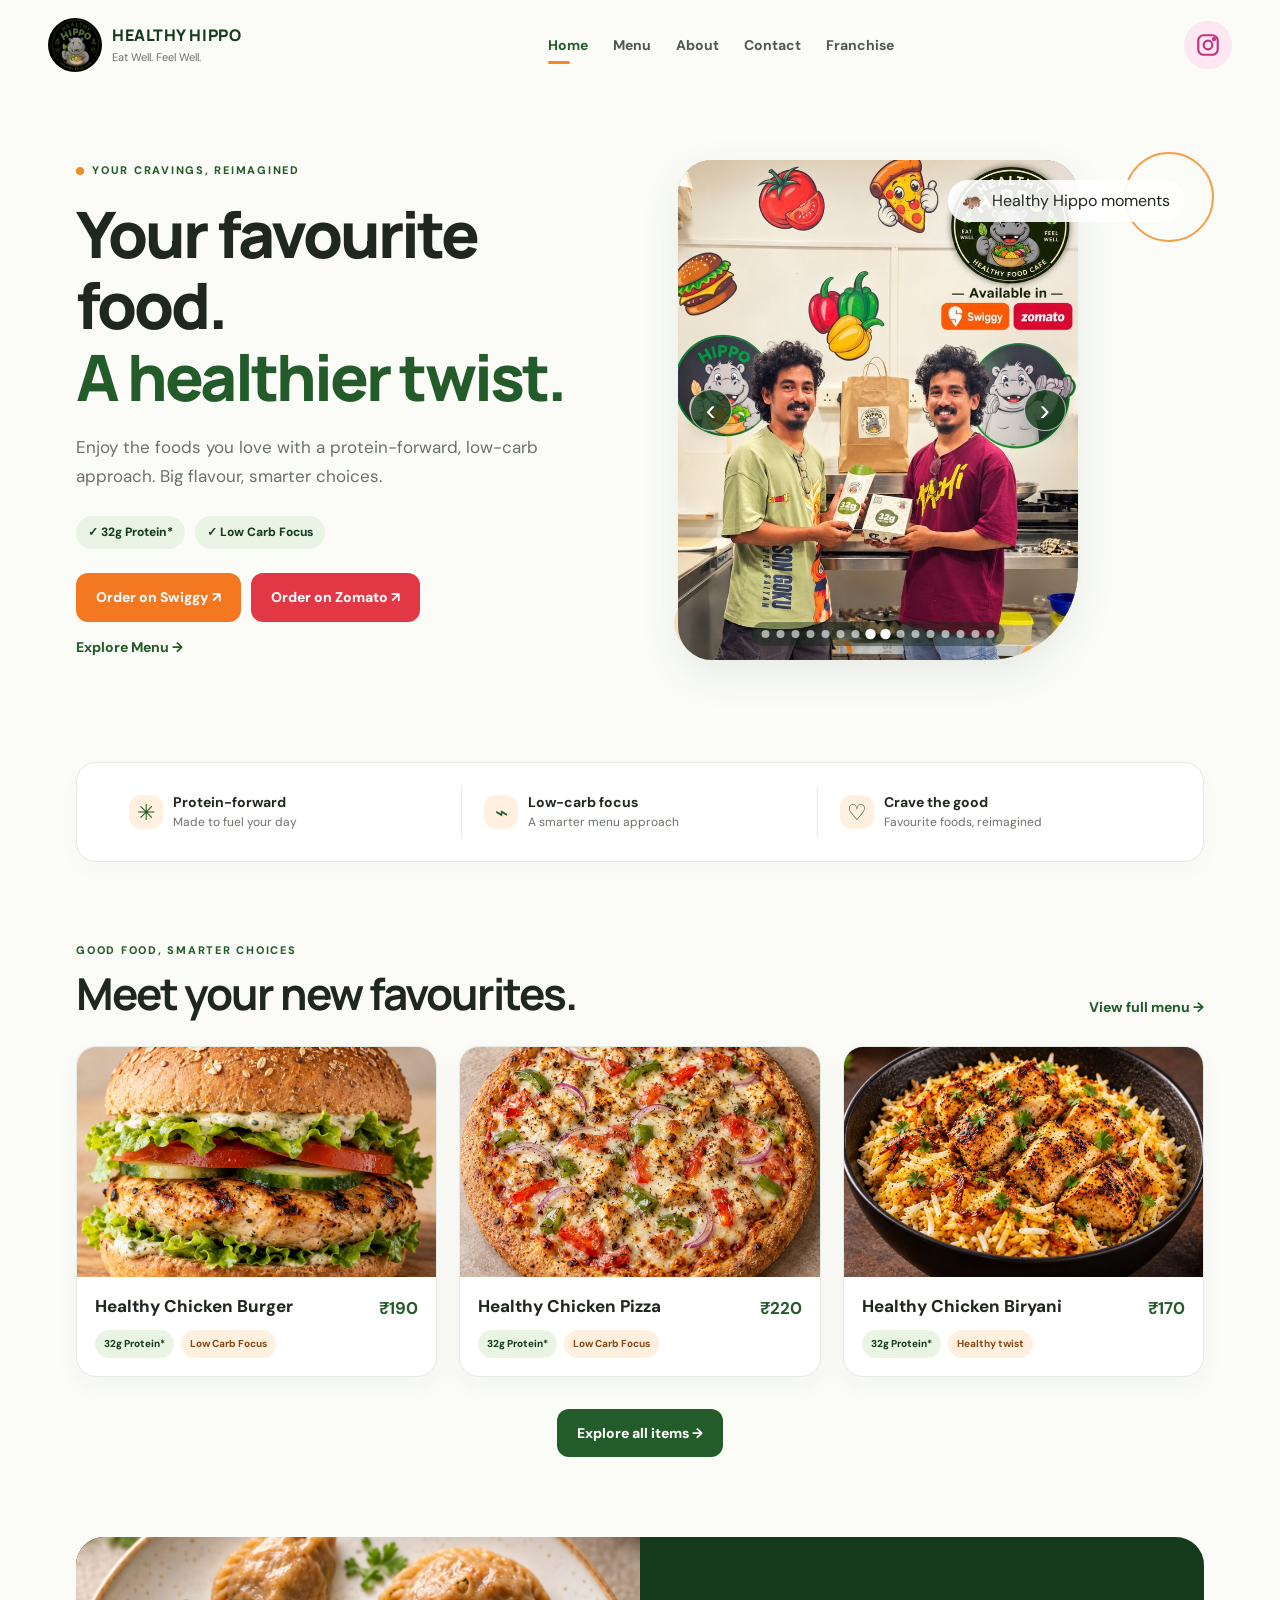
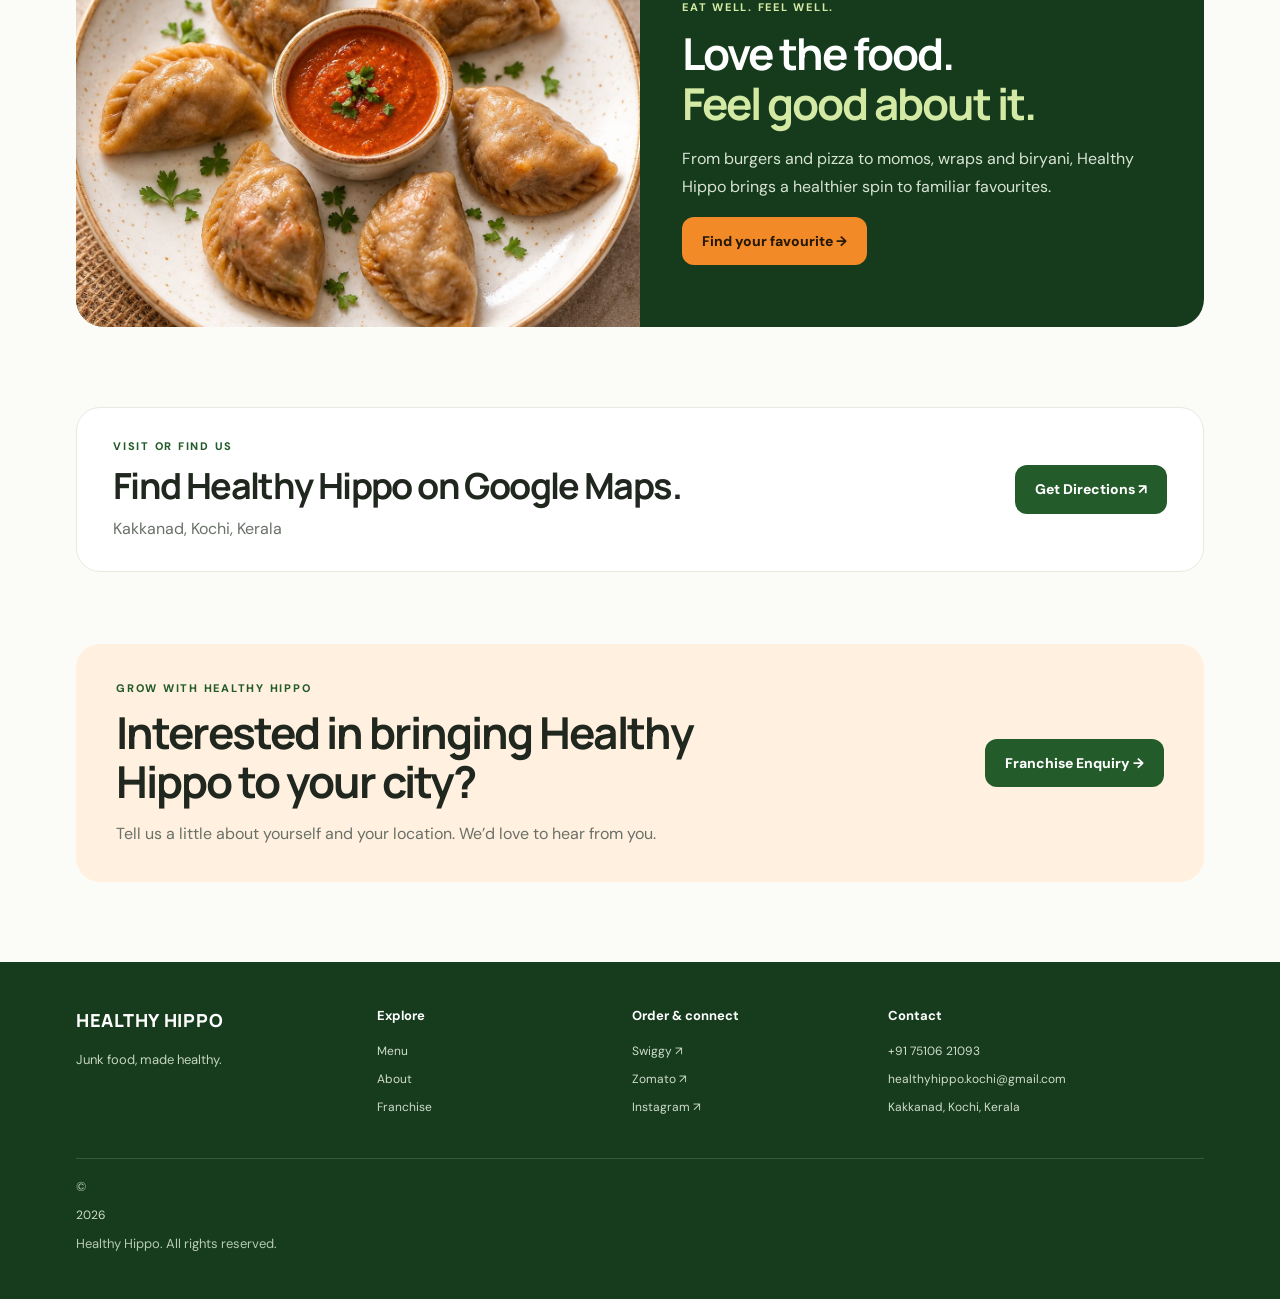
==== commit e40b9365: "Update index.html" ====
--- a/index.html
+++ b/index.html
@@ -1,6 +1,4 @@
-<!doctype html>
-<html lang="en">
-<head>
+<html lang="en"><head>
   <link rel="icon" type="image/png" href="assets/favicon.png">
   <meta charset="utf-8">
   <meta name="viewport" content="width=device-width, initial-scale=1">
@@ -22,15 +20,17 @@
     
 <a class="instagram-link" href="https://www.instagram.com/healthyhippo_/" target="_blank" rel="noopener noreferrer" aria-label="Follow Healthy Hippo on Instagram">
   <svg xmlns="http://www.w3.org/2000/svg" width="26" height="26" viewBox="0 0 24 24" fill="none" stroke="currentColor" stroke-width="2">
-    <rect x="3" y="3" width="18" height="18" rx="5"/>
-    <circle cx="12" cy="12" r="4"/>
-    <circle cx="17.5" cy="6.5" r="1" fill="currentColor"/>
+    <rect x="3" y="3" width="18" height="18" rx="5"></rect>
+    <circle cx="12" cy="12" r="4"></circle>
+    <circle cx="17.5" cy="6.5" r="1" fill="currentColor"></circle>
   </svg>
 </a>
   </header>
 
 
   <main>
+    
+
     <section class="hero">
       <div class="hero-copy">
         <span class="eyebrow"><span class="dot"></span> YOUR CRAVINGS, REIMAGINED</span>
@@ -41,20 +41,19 @@
           <a class="button button-swiggy" href="https://www.swiggy.com/menu/1468313?source=sharing" target="_blank" rel="noopener">Order on Swiggy ↗</a>
           <a class="button button-zomato" href="https://zomato.onelink.me/xqzv/rnmhinwc" target="_blank" rel="noopener">Order on Zomato ↗</a>
           <a class="text-link menu-cta-link" href="menu.html">Explore Menu →</a>
-      
-      <div class="hero-visual celebrity-visual">
+        </div> 
+      </div><div class="hero-visual celebrity-visual">
         <div class="floating-note"><span>🦛</span> Healthy Hippo moments</div>
         <div class="hero-image-wrap celebrity-carousel" aria-label="Healthy Hippo community photo slideshow">
           <!-- Slideshow images and dots are created from the PHOTO_LIST in script.js. -->
-          <div class="slide-dots" aria-label="Choose photo"></div>
+          <img class="celebrity-slide" src="assets/celebrity-01.jpg" alt="Healthy Hippo community photo" fetchpriority="high"><img class="celebrity-slide" src="assets/celebrity-02.jpg" alt="Healthy Hippo food packaging photo"><img class="celebrity-slide" src="assets/celebrity-03.jpg" alt="Healthy Hippo community photo"><img class="celebrity-slide" src="assets/celebrity-04.jpg" alt="Healthy Hippo customer with branded packaging"><img class="celebrity-slide" src="assets/celebrity-05.jpg" alt="Healthy Hippo customer holding a branded bag"><img class="celebrity-slide" src="assets/celebrity-06.jpg" alt="Healthy Hippo community photo"><img class="celebrity-slide" src="assets/celebrity-07.jpg" alt="Healthy Hippo community photo"><img class="celebrity-slide active" src="assets/celebrity-08.jpg" alt="Healthy Hippo community photo"><div class="slide-dots" aria-label="Choose photo"><button class="slide-dot" type="button" aria-label="Show photo 1"></button><button class="slide-dot" type="button" aria-label="Show photo 2"></button><button class="slide-dot" type="button" aria-label="Show photo 3"></button><button class="slide-dot" type="button" aria-label="Show photo 4"></button><button class="slide-dot" type="button" aria-label="Show photo 5"></button><button class="slide-dot" type="button" aria-label="Show photo 6"></button><button class="slide-dot" type="button" aria-label="Show photo 7"></button><button class="slide-dot active" type="button" aria-label="Show photo 8"></button></div>
           <button class="slide-control slide-prev" type="button" aria-label="Previous photo">‹</button>
           <button class="slide-control slide-next" type="button" aria-label="Next photo">›</button>
         </div>
         <div class="decor decor-one"></div><div class="decor decor-two"></div>
       </div>
-    </section>
-
-    <section class="promise-strip" aria-label="Healthy Hippo highlights">
+    
+</section><section class="promise-strip" aria-label="Healthy Hippo highlights">
       <div><span class="promise-icon">✳</span><strong>Protein-forward</strong><small>Made to fuel your day</small></div>
       <div><span class="promise-icon">⌁</span><strong>Low-carb focus</strong><small>A smarter menu approach</small></div>
       <div><span class="promise-icon">♡</span><strong>Crave the good</strong><small>Favourite foods, reimagined</small></div>
@@ -78,6 +77,7 @@
     <section class="location-callout"><div><span class="eyebrow">VISIT OR FIND US</span><h2>Find Healthy Hippo on Google Maps.</h2><p>Kakkanad, Kochi, Kerala</p></div><a class="button button-green" href="https://maps.app.goo.gl/S5ujj1Sj9t67yYwy7?g_st=aw" target="_blank" rel="noopener">Get Directions ↗</a></section>
     <section class="franchise-callout"><div><span class="eyebrow">GROW WITH HEALTHY HIPPO</span><h2>Interested in bringing Healthy Hippo to your city?</h2><p>Tell us a little about yourself and your location. We’d love to hear from you.</p></div><a class="button button-green" href="franchise.html">Franchise Enquiry →</a></section>
   </main>
-  <footer class="site-footer"><div class="footer-brand"><strong>HEALTHY HIPPO</strong><p>Junk food, made healthy.</p></div><div><strong>Explore</strong><a href="menu.html">Menu</a><a href="about.html">About</a><a href="franchise.html">Franchise</a></div><div><strong>Order & connect</strong><a href="https://www.swiggy.com/menu/1468313?source=sharing" target="_blank" rel="noopener">Swiggy ↗</a><a href="https://zomato.onelink.me/xqzv/rnmhinwc" target="_blank" rel="noopener">Zomato ↗</a><a href="https://www.instagram.com/healthyhippo_/" target="_blank" rel="noopener">Instagram ↗</a></div><div><strong>Contact</strong><a href="tel:+917510621093">+91 75106 21093</a><a href="mailto:healthyhippo.kochi@gmail.com">healthyhippo.kochi@gmail.com</a><span>Kakkanad, Kochi, Kerala</span></div><div class="copyright">© <span id="year"></span> Healthy Hippo. All rights reserved.</div></footer>
+  <footer class="site-footer"><div class="footer-brand"><strong>HEALTHY HIPPO</strong><p>Junk food, made healthy.</p></div><div><strong>Explore</strong><a href="menu.html">Menu</a><a href="about.html">About</a><a href="franchise.html">Franchise</a></div><div><strong>Order &amp; connect</strong><a href="https://www.swiggy.com/menu/1468313?source=sharing" target="_blank" rel="noopener">Swiggy ↗</a><a href="https://zomato.onelink.me/xqzv/rnmhinwc" target="_blank" rel="noopener">Zomato ↗</a><a href="https://www.instagram.com/healthyhippo_/" target="_blank" rel="noopener">Instagram ↗</a></div><div><strong>Contact</strong><a href="tel:+917510621093">+91 75106 21093</a><a href="mailto:healthyhippo.kochi@gmail.com">healthyhippo.kochi@gmail.com</a><span>Kakkanad, Kochi, Kerala</span></div><div class="copyright">© <span id="year">2026</span> Healthy Hippo. All rights reserved.</div></footer>
   <script src="script.js"></script>
+
 </body></html>
--- a/styles.css
+++ b/styles.css
@@ -1,8 +1,19 @@
 @import url('https://fonts.googleapis.com/css2?family=DM+Sans:wght@400;500;600;700;800&family=Manrope:wght@400;500;600;700;800&display=swap');
 :root{--green:#245b2a;--green-dark:#153b1c;--green-soft:#eaf4e4;--orange:#f28a27;--orange-soft:#fff0df;--ink:#20271f;--muted:#697168;--cream:#fbfcf8;--line:#e6eae1;--white:#fff;--radius:22px;--shadow:0 14px 42px rgba(29,61,29,.09)}
-*{box-sizing:border-box}html{scroll-behavior:smooth}body{margin:0;background:var(--cream);color:var(--ink);font-family:'DM Sans',Arial,sans-serif;line-height:1.6}a{color:inherit;text-decoration:none}img{display:block;max-width:100%}.site-header{max-width:1240px;margin:auto;padding:18px 28px;display:flex;align-items:center;gap:28px;justify-content:space-between;background:var(--cream)}.brand{display:flex;align-items:center;gap:10px;min-width:210px}.brand img{width:54px;height:54px;object-fit:cover;border-radius:50%;background:#050505}.brand span{display:flex;flex-direction:column;line-height:1.2}.brand strong,.footer-brand strong{font-family:Manrope,sans-serif;letter-spacing:.035em;font-weight:800;color:var(--green-dark)}.brand small{font-size:11px;color:var(--muted);margin-top:5px}.main-nav{display:flex;gap:25px;align-items:center}.main-nav a{font-size:14px;color:#4e584c;font-weight:700;padding:8px 0;position:relative}.main-nav a:hover,.main-nav a.active{color:var(--green)}.main-nav a.active:after{content:"";position:absolute;bottom:0;left:0;width:22px;height:3px;border-radius:4px;background:var(--orange)}.button{display:inline-flex;align-items:center;justify-content:center;gap:12px;padding:13px 20px;border-radius:12px;font-weight:800;font-size:14px;border:0;cursor:pointer;transition:transform .2s,box-shadow .2s}.button:hover{transform:translateY(-2px);box-shadow:0 8px 20px #183b1c20}.button-green{background:var(--green);color:white}.button-orange{background:var(--orange);color:#251809}.header-cta{white-space:nowrap;padding:11px 16px}.menu-toggle{display:none;border:0;background:var(--green-soft);color:var(--green);border-radius:10px;font-size:24px;padding:6px 12px}.hero{max-width:1184px;margin:20px auto 54px;padding:50px 28px 48px;display:grid;grid-template-columns:1.02fr .98fr;align-items:center;gap:54px;min-height:500px}.eyebrow{font-size:11px;letter-spacing:.16em;font-weight:800;color:var(--green);display:inline-flex;align-items:center;gap:8px}.dot{width:8px;height:8px;background:var(--orange);border-radius:50%}h1,h2,h3,p{margin-top:0}h1,h2{font-family:Manrope,'DM Sans',sans-serif;letter-spacing:-.045em;line-height:1.12}h1{font-size:clamp(42px,5vw,68px);margin:18px 0 20px;font-weight:800}h1 span,h2 span{color:var(--green)}.hero-copy>p,.page-hero>p{font-size:17px;color:var(--muted);max-width:530px;line-height:1.75}.hero-points{display:flex;gap:10px;flex-wrap:wrap;margin:24px 0}.hero-points span,.food-tags span{background:var(--green-soft);color:var(--green-dark);border-radius:30px;padding:7px 12px;font-size:12px;font-weight:800}.hero-actions{display:flex;gap:18px;align-items:center;flex-wrap:wrap}.text-link{font-weight:800;color:var(--green);font-size:14px}.fine-print{font-size:11px;color:#7d857b;line-height:1.55;margin-top:20px}.hero-visual{position:relative;padding:15px 10px 30px 25px}.hero-image-wrap{border-radius:34px 34px 90px 34px;overflow:hidden;box-shadow:var(--shadow);height:405px;position:relative;z-index:1;background:#e8dfcc}.hero-image-wrap img{width:100%;height:100%;object-fit:cover}.floating-tag{position:absolute;z-index:2;top:3px;left:0;background:var(--green-dark);color:white;border:5px solid var(--cream);border-radius:50%;width:110px;height:110px;display:flex;align-items:center;justify-content:center;flex-direction:column;line-height:1.1;transform:rotate(-8deg)}.floating-tag strong{font-family:Manrope,sans-serif;font-size:28px}.floating-tag small{font-size:10px;font-weight:800;letter-spacing:.07em}.tag-icon{color:#c9eb7a;font-size:15px}.floating-note{position:absolute;right:-3px;bottom:4px;background:white;padding:14px 19px;border-radius:15px;box-shadow:var(--shadow);font-size:13px;font-weight:800;color:var(--green-dark);z-index:2}.floating-note span{margin-right:6px}.decor{position:absolute;border-radius:50%;z-index:0}.decor-one{width:90px;height:90px;border:2px solid #f4a14e;right:-10px;top:-8px}.decor-two{width:58px;height:58px;background:#f5e9c9;left:-4px;bottom:8px}.promise-strip{max-width:1128px;margin:0 auto 80px;padding:24px 30px;background:white;border:1px solid var(--line);border-radius:20px;display:grid;grid-template-columns:repeat(3,1fr);box-shadow:0 8px 30px #1b3d1b05}.promise-strip>div{display:grid;grid-template-columns:44px 1fr;grid-template-rows:auto auto;align-items:center;padding:4px 22px;border-right:1px solid var(--line)}.promise-strip>div:last-child{border-right:0}.promise-icon{grid-row:span 2;background:var(--orange-soft);color:var(--green);width:34px;height:34px;display:grid;place-items:center;border-radius:12px;font-size:22px}.promise-strip strong{font-size:14px}.promise-strip small{font-size:12px;color:var(--muted)}.section{max-width:1184px;margin:0 auto;padding:0 28px 80px}.section-heading{display:flex;align-items:end;justify-content:space-between;gap:20px;margin-bottom:28px}.section-heading h2,.feature-band h2,.franchise-callout h2,.about-copy h2,.franchise-info h2{font-size:clamp(30px,4vw,44px);margin:10px 0 0}.food-grid{display:grid;grid-template-columns:repeat(3,minmax(0,1fr));gap:22px}.food-card{border:1px solid var(--line);background:white;border-radius:20px;overflow:hidden;box-shadow:0 8px 26px rgba(23,55,23,.04);transition:transform .2s,box-shadow .2s}.food-card:hover{transform:translateY(-4px);box-shadow:var(--shadow)}.food-card>a{display:block}.food-card img{width:100%;height:230px;object-fit:cover;background:#f0eadf}.food-card-body{padding:18px}.food-title{display:flex;align-items:start;justify-content:space-between;gap:12px}.food-title h3{font-size:17px;line-height:1.3;margin:0 0 12px;font-weight:800}.food-title strong{font-size:17px;color:var(--green);white-space:nowrap}.food-card-body p{font-size:13px;color:var(--muted);margin:4px 0 14px;line-height:1.65}.food-tags{display:flex;gap:7px;flex-wrap:wrap}.food-tags span{font-size:10px;padding:6px 9px}.food-tags span:nth-child(2){background:var(--orange-soft);color:#8a4a13}.centered{text-align:center;margin-top:32px}.feature-band{max-width:1128px;margin:0 auto 80px;background:var(--green-dark);border-radius:28px;overflow:hidden;display:grid;grid-template-columns:1fr 1fr;align-items:center;color:white}.feature-band-art{height:390px}.feature-band-art img{height:100%;width:100%;object-fit:cover}.feature-band-copy{padding:42px}.feature-band-copy .eyebrow{color:#d3e9a4}.feature-band h2{margin:13px 0 17px}.feature-band h2 span{color:#d3e9a4}.feature-band p{color:#d8e3d4;line-height:1.75}.franchise-callout{max-width:1128px;margin:0 auto 80px;background:var(--orange-soft);padding:36px 40px;border-radius:24px;display:flex;align-items:center;justify-content:space-between;gap:28px}.franchise-callout h2{max-width:670px}.franchise-callout p{color:var(--muted);margin:14px 0 0}.site-footer{background:#163b1d;color:#eaf3e7;padding:44px max(28px,calc((100% - 1128px)/2));display:grid;grid-template-columns:1.2fr 1fr 1fr 1.4fr;gap:30px}.site-footer>div{display:flex;flex-direction:column;align-items:flex-start;gap:9px;font-size:13px}.site-footer strong{color:white;font-size:13px;margin-bottom:6px}.site-footer a,.site-footer span{color:#d0ddcc;font-size:12px;overflow-wrap:anywhere}.site-footer a:hover{color:#ffd39b}.footer-brand strong{font-size:18px;letter-spacing:.04em}.footer-brand p{color:#c5d5c0;font-size:13px}.copyright{grid-column:1/-1;border-top:1px solid #ffffff25;padding-top:18px;margin-top:10px;color:#b7cbb2;font-size:11px}.page-hero{text-align:center;padding:76px 28px 62px;background:linear-gradient(180deg,#f1f8ec 0%,var(--cream) 100%)}.page-hero h1{font-size:clamp(38px,5vw,58px);margin:15px auto}.page-hero>p{margin:0 auto;max-width:700px}.centered-points{justify-content:center}.menu-section{padding-top:24px}.menu-filter{display:flex;justify-content:space-between;align-items:center;margin-bottom:24px;font-weight:800}.filter-note{font-size:12px;color:var(--muted);font-weight:500}.menu-grid{row-gap:24px}.nutrition-note{margin-top:26px}.order-panel{margin-top:10px;background:var(--green-soft);padding:28px;border-radius:20px;display:flex;align-items:center;justify-content:space-between;gap:22px}.order-panel h2{font-size:26px;margin:0 0 8px}.order-panel p{margin:0;color:var(--muted)}.about-layout{display:grid;grid-template-columns:.85fr 1.15fr;align-items:center;gap:60px;padding-top:50px}.about-image{background:#070907;border-radius:30px;overflow:hidden;max-width:430px;margin:auto}.about-image img{width:100%;height:100%;object-fit:cover}.about-copy h2{margin:12px 0 22px}.about-copy p{color:var(--muted);line-height:1.8}.contact-grid{display:grid;grid-template-columns:repeat(2,1fr);gap:18px;padding-top:34px}.contact-card{padding:28px;border:1px solid var(--line);border-radius:20px;background:white}.contact-icon{display:grid;place-items:center;width:44px;height:44px;border-radius:14px;background:var(--green-soft);color:var(--green);font-size:22px;margin-bottom:15px}.contact-card h2{font-size:22px;margin-bottom:8px}.contact-card p,.contact-card>span{font-size:13px;color:var(--muted)}.contact-card>a{color:var(--green);font-weight:800;overflow-wrap:anywhere}.contact-card>span{display:block}.franchise-hero{padding-bottom:70px}.franchise-layout{display:grid;grid-template-columns:.9fr 1.1fr;gap:54px;align-items:start;padding-top:30px}.franchise-info h2{margin:12px 0 18px}.franchise-info>p{color:var(--muted);line-height:1.75}.contact-detail{display:flex;gap:14px;align-items:center;margin:22px 0}.contact-detail .contact-icon{flex-shrink:0;margin:0}.contact-detail>div{display:flex;flex-direction:column;gap:3px}.contact-detail strong{font-size:13px}.contact-detail a,.contact-detail span{font-size:13px;color:var(--green);overflow-wrap:anywhere}.future-note{padding:20px;border-radius:16px;background:var(--orange-soft);margin-top:26px}.future-note strong{font-size:14px}.future-note p{font-size:13px;color:#73553b;margin:8px 0 0}.enquiry-form{background:white;border:1px solid var(--line);border-radius:22px;padding:30px;box-shadow:var(--shadow)}.enquiry-form h2{font-size:28px;margin-bottom:4px}.form-intro{font-size:12px;color:var(--muted);margin-bottom:22px}.enquiry-form label{display:block;font-size:12px;font-weight:800;margin:15px 0 7px}.enquiry-form input:not([type=checkbox]),.enquiry-form select,.enquiry-form textarea{width:100%;padding:13px 14px;border:1px solid #dce2d8;border-radius:10px;background:#fcfdfb;font:inherit;font-size:14px;color:var(--ink);outline:none}.enquiry-form input:focus,.enquiry-form select:focus,.enquiry-form textarea:focus{border-color:var(--green);box-shadow:0 0 0 3px #245b2a12}.enquiry-form textarea{resize:vertical}.enquiry-form .consent{display:flex;align-items:flex-start;gap:9px;font-weight:500;line-height:1.5}.consent input{margin-top:4px;accent-color:var(--green)}.form-submit{width:100%;margin-top:12px}.enquiry-form .fine-print{margin-bottom:0}.hidden{display:none}
+*{box-sizing:border-box}html{scroll-behavior:smooth}body{margin:0;background:var(--cream);color:var(--ink);font-family:'DM Sans',Arial,sans-serif;line-height:1.6}a{color:inherit;text-decoration:none}img{display:block;max-width:100%}.site-header{max-width:1240px;margin:auto;padding:18px 28px;display:flex;align-items:center;gap:28px;justify-content:space-between;background:var(--cream)}.brand{display:flex;align-items:center;gap:10px;min-width:210px}.brand img{width:54px;height:54px;object-fit:cover;border-radius:50%;background:#050505}.brand span{display:flex;flex-direction:column;line-height:1.2}.brand strong,.footer-brand strong{font-family:Manrope,sans-serif;letter-spacing:.035em;font-weight:800;color:var(--green-dark)}.brand small{font-size:11px;color:var(--muted);margin-top:5px}.main-nav{display:flex;gap:25px;align-items:center}.main-nav a{font-size:14px;color:#4e584c;font-weight:700;padding:8px 0;position:relative}.main-nav a:hover,.main-nav a.active{color:var(--green)}.main-nav a.active:after{content:"";position:absolute;bottom:0;left:0;width:22px;height:3px;border-radius:4px;background:var(--orange)}.button{display:inline-flex;align-items:center;justify-content:center;gap:12px;padding:13px 20px;border-radius:12px;font-weight:800;font-size:14px;border:0;cursor:pointer;transition:transform .2s,box-shadow .2s}.button:hover{transform:translateY(-2px);box-shadow:0 8px 20px #183b1c20}.button-green{background:var(--green);color:white}.button-orange{background:var(--orange);color:#251809}.header-cta{white-space:nowrap;padding:11px 16px}.menu-toggle{display:none;border:0;background:var(--green-soft);color:var(--green);border-radius:10px;font-size:24px;padding:6px 12px}.hero{max-width:1184px;margin:20px auto 54px;padding:50px 28px 48px;display:grid;grid-template-columns:1.02fr .98fr;align-items:center;gap:54px;min-height:500px}.eyebrow{font-size:11px;letter-spacing:.16em;font-weight:800;color:var(--green);display:inline-flex;align-items:center;gap:8px}.dot{width:8px;height:8px;background:var(--orange);border-radius:50%}h1,h2,h3,p{margin-top:0}h1,h2{font-family:Manrope,'DM Sans',sans-serif;letter-spacing:-.045em;line-height:1.12}h1{font-size:clamp(42px,5vw,68px);margin:18px 0 20px;font-weight:800}h1 span,h2 span{color:var(--green)}.hero-copy>p,.page-hero>p{font-size:17px;color:var(--muted);max-width:530px;line-height:1.75}.hero-points{display:flex;gap:10px;flex-wrap:wrap;margin:24px 0}.hero-points span,.food-tags span{background:var(--green-soft);color:var(--green-dark);border-radius:30px;padding:7px 12px;font-size:12px;font-weight:800}.hero-actions{display:flex;gap:18px;align-items:center;flex-wrap:wrap}.text-link{font-weight:800;color:var(--green);font-size:14px}.fine-print{font-size:11px;color:#7d857b;line-height:1.55;margin-top:20px}
+.hero-visual{position:relative;}.hero-image-wrap{border-radius:34px 34px 90px 34px;overflow:hidden;box-shadow:var(--shadow);height:405px;position:relative;z-index:1;background:#e8dfcc}.hero-image-wrap img{width:100%;height:100%;object-fit:cover}.floating-tag{position:absolute;z-index:2;top:3px;left:0;background:var(--green-dark);color:white;border:5px solid var(--cream);border-radius:50%;width:110px;height:110px;display:flex;align-items:center;justify-content:center;flex-direction:column;line-height:1.1;transform:rotate(-8deg)}.floating-tag strong{font-family:Manrope,sans-serif;font-size:28px}.floating-tag small{font-size:10px;font-weight:800;letter-spacing:.07em}.tag-icon{color:#c9eb7a;font-size:15px}
+.floating-note {
+    position: absolute;
+    top: 20px;
+    right: 20px;
+    z-index: 10;
+    background: rgba(255,255,255,.9);
+    padding: 8px 14px;
+    border-radius: 20px;
+}.floating-note span{margin-right:6px}.decor{position:absolute;border-radius:50%;z-index:0}.decor-one{width:90px;height:90px;border:2px solid #f4a14e;right:-10px;top:-8px}.decor-two{width:58px;height:58px;background:#f5e9c9;left:-4px;bottom:8px}.promise-strip{max-width:1128px;margin:0 auto 80px;padding:24px 30px;background:white;border:1px solid var(--line);border-radius:20px;display:grid;grid-template-columns:repeat(3,1fr);box-shadow:0 8px 30px #1b3d1b05}.promise-strip>div{display:grid;grid-template-columns:44px 1fr;grid-template-rows:auto auto;align-items:center;padding:4px 22px;border-right:1px solid var(--line)}.promise-strip>div:last-child{border-right:0}.promise-icon{grid-row:span 2;background:var(--orange-soft);color:var(--green);width:34px;height:34px;display:grid;place-items:center;border-radius:12px;font-size:22px}.promise-strip strong{font-size:14px}.promise-strip small{font-size:12px;color:var(--muted)}.section{max-width:1184px;margin:0 auto;padding:0 28px 80px}.section-heading{display:flex;align-items:end;justify-content:space-between;gap:20px;margin-bottom:28px}.section-heading h2,.feature-band h2,.franchise-callout h2,.about-copy h2,.franchise-info h2{font-size:clamp(30px,4vw,44px);margin:10px 0 0}.food-grid{display:grid;grid-template-columns:repeat(3,minmax(0,1fr));gap:22px}.food-card{border:1px solid var(--line);background:white;border-radius:20px;overflow:hidden;box-shadow:0 8px 26px rgba(23,55,23,.04);transition:transform .2s,box-shadow .2s}.food-card:hover{transform:translateY(-4px);box-shadow:var(--shadow)}.food-card>a{display:block}.food-card img{width:100%;height:230px;object-fit:cover;background:#f0eadf}.food-card-body{padding:18px}.food-title{display:flex;align-items:start;justify-content:space-between;gap:12px}.food-title h3{font-size:17px;line-height:1.3;margin:0 0 12px;font-weight:800}.food-title strong{font-size:17px;color:var(--green);white-space:nowrap}.food-card-body p{font-size:13px;color:var(--muted);margin:4px 0 14px;line-height:1.65}.food-tags{display:flex;gap:7px;flex-wrap:wrap}.food-tags span{font-size:10px;padding:6px 9px}.food-tags span:nth-child(2){background:var(--orange-soft);color:#8a4a13}.centered{text-align:center;margin-top:32px}.feature-band{max-width:1128px;margin:0 auto 80px;background:var(--green-dark);border-radius:28px;overflow:hidden;display:grid;grid-template-columns:1fr 1fr;align-items:center;color:white}.feature-band-art{height:390px}.feature-band-art img{height:100%;width:100%;object-fit:cover}.feature-band-copy{padding:42px}.feature-band-copy .eyebrow{color:#d3e9a4}.feature-band h2{margin:13px 0 17px}.feature-band h2 span{color:#d3e9a4}.feature-band p{color:#d8e3d4;line-height:1.75}.franchise-callout{max-width:1128px;margin:0 auto 80px;background:var(--orange-soft);padding:36px 40px;border-radius:24px;display:flex;align-items:center;justify-content:space-between;gap:28px}.franchise-callout h2{max-width:670px}.franchise-callout p{color:var(--muted);margin:14px 0 0}.site-footer{background:#163b1d;color:#eaf3e7;padding:44px max(28px,calc((100% - 1128px)/2));display:grid;grid-template-columns:1.2fr 1fr 1fr 1.4fr;gap:30px}.site-footer>div{display:flex;flex-direction:column;align-items:flex-start;gap:9px;font-size:13px}.site-footer strong{color:white;font-size:13px;margin-bottom:6px}.site-footer a,.site-footer span{color:#d0ddcc;font-size:12px;overflow-wrap:anywhere}.site-footer a:hover{color:#ffd39b}.footer-brand strong{font-size:18px;letter-spacing:.04em}.footer-brand p{color:#c5d5c0;font-size:13px}.copyright{grid-column:1/-1;border-top:1px solid #ffffff25;padding-top:18px;margin-top:10px;color:#b7cbb2;font-size:11px}.page-hero{text-align:center;padding:76px 28px 62px;background:linear-gradient(180deg,#f1f8ec 0%,var(--cream) 100%)}.page-hero h1{font-size:clamp(38px,5vw,58px);margin:15px auto}.page-hero>p{margin:0 auto;max-width:700px}.centered-points{justify-content:center}.menu-section{padding-top:24px}.menu-filter{display:flex;justify-content:space-between;align-items:center;margin-bottom:24px;font-weight:800}.filter-note{font-size:12px;color:var(--muted);font-weight:500}.menu-grid{row-gap:24px}.nutrition-note{margin-top:26px}.order-panel{margin-top:10px;background:var(--green-soft);padding:28px;border-radius:20px;display:flex;align-items:center;justify-content:space-between;gap:22px}.order-panel h2{font-size:26px;margin:0 0 8px}.order-panel p{margin:0;color:var(--muted)}.about-layout{display:grid;grid-template-columns:.85fr 1.15fr;align-items:center;gap:60px;padding-top:50px}.about-image{background:#070907;border-radius:30px;overflow:hidden;max-width:430px;margin:auto}.about-image img{width:100%;height:100%;object-fit:cover}.about-copy h2{margin:12px 0 22px}.about-copy p{color:var(--muted);line-height:1.8}.contact-grid{display:grid;grid-template-columns:repeat(2,1fr);gap:18px;padding-top:34px}.contact-card{padding:28px;border:1px solid var(--line);border-radius:20px;background:white}.contact-icon{display:grid;place-items:center;width:44px;height:44px;border-radius:14px;background:var(--green-soft);color:var(--green);font-size:22px;margin-bottom:15px}.contact-card h2{font-size:22px;margin-bottom:8px}.contact-card p,.contact-card>span{font-size:13px;color:var(--muted)}.contact-card>a{color:var(--green);font-weight:800;overflow-wrap:anywhere}.contact-card>span{display:block}.franchise-hero{padding-bottom:70px}.franchise-layout{display:grid;grid-template-columns:.9fr 1.1fr;gap:54px;align-items:start;padding-top:30px}.franchise-info h2{margin:12px 0 18px}.franchise-info>p{color:var(--muted);line-height:1.75}.contact-detail{display:flex;gap:14px;align-items:center;margin:22px 0}.contact-detail .contact-icon{flex-shrink:0;margin:0}.contact-detail>div{display:flex;flex-direction:column;gap:3px}.contact-detail strong{font-size:13px}.contact-detail a,.contact-detail span{font-size:13px;color:var(--green);overflow-wrap:anywhere}.future-note{padding:20px;border-radius:16px;background:var(--orange-soft);margin-top:26px}.future-note strong{font-size:14px}.future-note p{font-size:13px;color:#73553b;margin:8px 0 0}.enquiry-form{background:white;border:1px solid var(--line);border-radius:22px;padding:30px;box-shadow:var(--shadow)}.enquiry-form h2{font-size:28px;margin-bottom:4px}.form-intro{font-size:12px;color:var(--muted);margin-bottom:22px}.enquiry-form label{display:block;font-size:12px;font-weight:800;margin:15px 0 7px}.enquiry-form input:not([type=checkbox]),.enquiry-form select,.enquiry-form textarea{width:100%;padding:13px 14px;border:1px solid #dce2d8;border-radius:10px;background:#fcfdfb;font:inherit;font-size:14px;color:var(--ink);outline:none}.enquiry-form input:focus,.enquiry-form select:focus,.enquiry-form textarea:focus{border-color:var(--green);box-shadow:0 0 0 3px #245b2a12}.enquiry-form textarea{resize:vertical}.enquiry-form .consent{display:flex;align-items:flex-start;gap:9px;font-weight:500;line-height:1.5}.consent input{margin-top:4px;accent-color:var(--green)}.form-submit{width:100%;margin-top:12px}.enquiry-form .fine-print{margin-bottom:0}.hidden{display:none}
 @media(max-width:980px){.site-header{gap:15px}.brand{min-width:0}.main-nav{gap:14px}.main-nav a{font-size:13px}.hero{gap:28px}.hero-image-wrap{height:360px}.promise-strip{margin-left:20px;margin-right:20px}.site-footer{grid-template-columns:repeat(2,1fr)}.franchise-layout{gap:28px}.food-card img{height:200px}}
-@media(max-width:720px){.site-header{padding:13px 18px;flex-wrap:wrap}.brand img{width:46px;height:46px}.brand strong{font-size:13px}.menu-toggle{display:block;margin-left:auto}.header-cta{display:none}.main-nav{display:none;order:4;width:100%;flex-direction:column;align-items:stretch;gap:0;padding:8px 0 4px}.main-nav.open{display:flex}.main-nav a{padding:12px 4px;border-top:1px solid var(--line)}.main-nav a.active:after{display:none}.hero{padding:35px 20px 20px;margin:0 auto 35px;grid-template-columns:1fr;gap:22px}.hero-copy{order:1}.hero h1{font-size:43px}.hero-copy>p{font-size:15px}.hero-visual{order:2;padding:10px 8px 25px 18px}.hero-image-wrap{height:310px;border-radius:25px 25px 65px 25px}.floating-tag{width:90px;height:90px;left:-2px;top:0}.floating-tag strong{font-size:23px}.floating-note{right:0;font-size:11px;padding:11px 13px}.promise-strip{grid-template-columns:1fr;margin:0 20px 55px;padding:10px 18px}.promise-strip>div{border-right:0;border-bottom:1px solid var(--line);padding:15px 4px}.promise-strip>div:last-child{border-bottom:0}.section{padding:0 20px 55px}.section-heading{align-items:flex-start;flex-direction:column}.food-grid{grid-template-columns:1fr 1fr;gap:13px}.food-card img{height:150px}.food-card-body{padding:12px}.food-title{display:block}.food-title h3{font-size:14px;margin-bottom:5px}.food-title strong{font-size:15px}.food-card-body p{font-size:12px}.food-tags{gap:5px}.food-tags span{font-size:9px;padding:5px 7px}.feature-band{margin:0 18px 55px;grid-template-columns:1fr}.feature-band-art{height:240px}.feature-band-copy{padding:28px}.feature-band h2{font-size:32px}.franchise-callout{margin:0 18px 55px;padding:26px;align-items:flex-start;flex-direction:column}.site-footer{padding:35px 22px;grid-template-columns:1fr 1fr;gap:25px 18px}.copyright{font-size:10px}.page-hero{padding:54px 20px 45px}.page-hero h1{font-size:39px}.page-hero>p{font-size:15px}.menu-filter{align-items:flex-start;flex-direction:column;gap:5px}.filter-note{font-size:11px}.order-panel{align-items:flex-start;flex-direction:column;padding:22px}.about-layout{grid-template-columns:1fr;gap:30px;padding-top:20px}.about-image{max-width:300px}.about-copy h2{font-size:35px}.contact-grid{grid-template-columns:1fr;padding-top:15px}.franchise-layout{grid-template-columns:1fr;padding-top:15px}.enquiry-form{padding:22px}.centered-points{align-items:center}.hero-actions{gap:12px}}
+@media(max-width:720px){.site-header{padding:13px 18px;flex-wrap:wrap}.brand img{width:46px;height:46px}.brand strong{font-size:13px}.menu-toggle{display:block;margin-left:auto}.header-cta{display:none}.main-nav{display:none;order:4;width:100%;flex-direction:column;align-items:stretch;gap:0;padding:8px 0 4px}.main-nav.open{display:flex}.main-nav a{padding:12px 4px;border-top:1px solid var(--line)}.main-nav a.active:after{display:none}.hero{padding:35px 20px 20px;margin:0 auto 35px;grid-template-columns:1fr;gap:22px}.hero-copy{order:1}.hero h1{font-size:43px}.hero-copy>p{font-size:15px}
+                        .hero-visual{order:2;padding:10px 8px 25px 18px}.hero-image-wrap{height:310px;border-radius:25px 25px 65px 25px}.floating-tag{width:90px;height:90px;left:-2px;top:0}.floating-tag strong{font-size:23px}.floating-note{right:0;font-size:11px;padding:11px 13px}.promise-strip{grid-template-columns:1fr;margin:0 20px 55px;padding:10px 18px}.promise-strip>div{border-right:0;border-bottom:1px solid var(--line);padding:15px 4px}.promise-strip>div:last-child{border-bottom:0}.section{padding:0 20px 55px}.section-heading{align-items:flex-start;flex-direction:column}.food-grid{grid-template-columns:1fr 1fr;gap:13px}.food-card img{height:150px}.food-card-body{padding:12px}.food-title{display:block}.food-title h3{font-size:14px;margin-bottom:5px}.food-title strong{font-size:15px}.food-card-body p{font-size:12px}.food-tags{gap:5px}.food-tags span{font-size:9px;padding:5px 7px}.feature-band{margin:0 18px 55px;grid-template-columns:1fr}.feature-band-art{height:240px}.feature-band-copy{padding:28px}.feature-band h2{font-size:32px}.franchise-callout{margin:0 18px 55px;padding:26px;align-items:flex-start;flex-direction:column}.site-footer{padding:35px 22px;grid-template-columns:1fr 1fr;gap:25px 18px}.copyright{font-size:10px}.page-hero{padding:54px 20px 45px}.page-hero h1{font-size:39px}.page-hero>p{font-size:15px}.menu-filter{align-items:flex-start;flex-direction:column;gap:5px}.filter-note{font-size:11px}.order-panel{align-items:flex-start;flex-direction:column;padding:22px}.about-layout{grid-template-columns:1fr;gap:30px;padding-top:20px}.about-image{max-width:300px}.about-copy h2{font-size:35px}.contact-grid{grid-template-columns:1fr;padding-top:15px}.franchise-layout{grid-template-columns:1fr;padding-top:15px}.enquiry-form{padding:22px}.centered-points{align-items:center}.hero-actions{gap:12px}}
 @media(max-width:390px){.food-grid{grid-template-columns:1fr}.food-card img{height:210px}.hero h1{font-size:38px}.site-footer{grid-template-columns:1fr}.hero-points span{font-size:11px}}
 
 .enquiry-card{background:#fff;border:1px solid var(--line);border-radius:22px;padding:34px;box-shadow:var(--shadow);align-self:center}
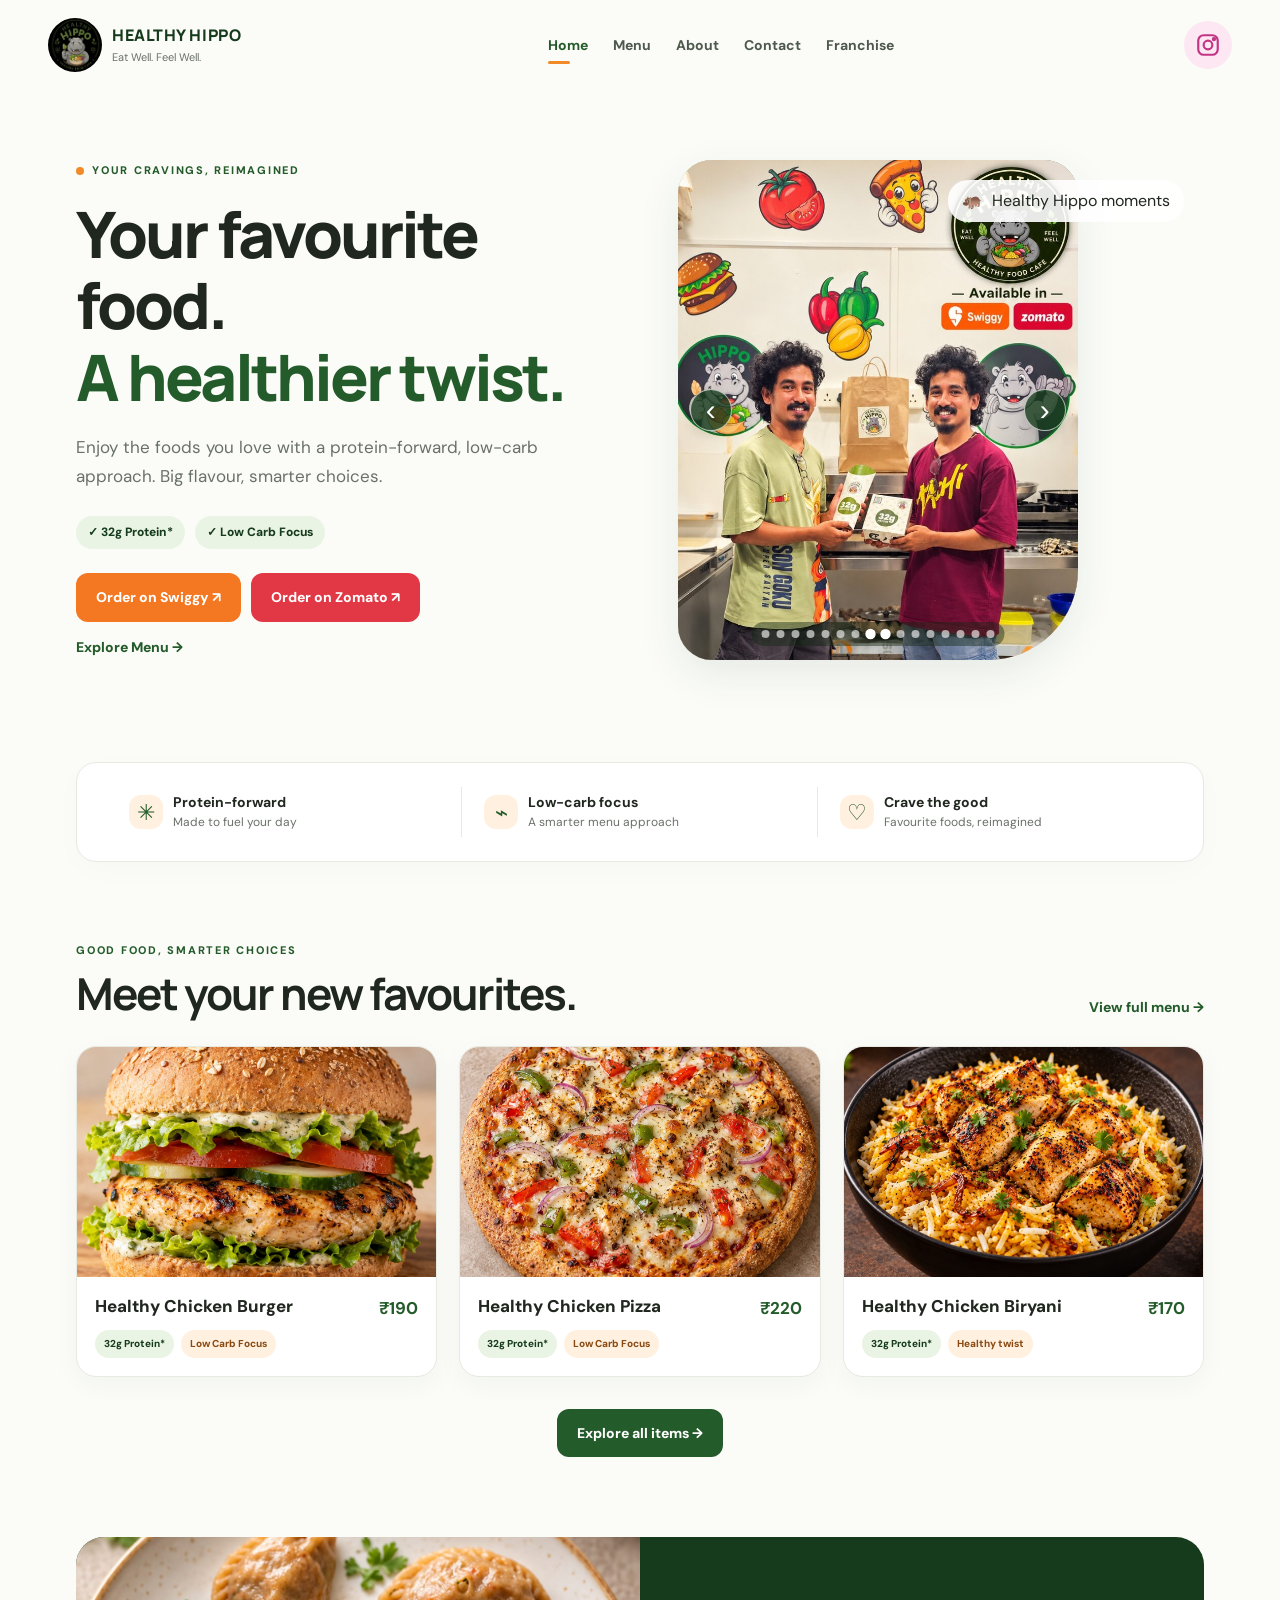
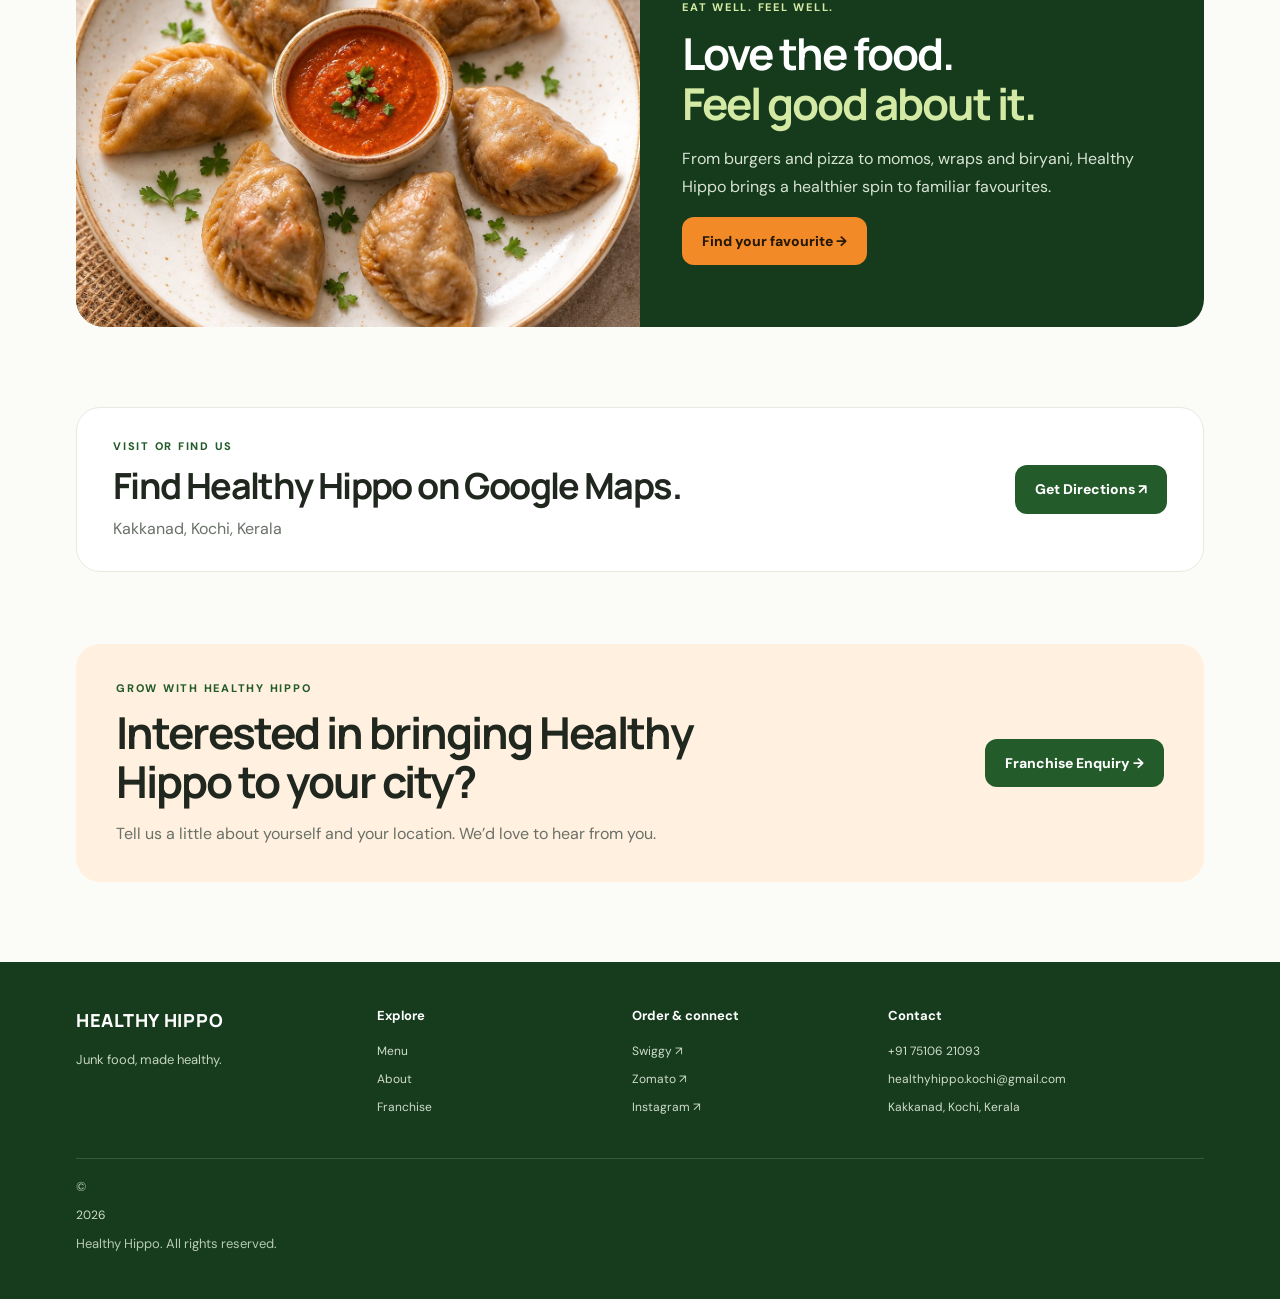
==== commit 79bfa922: "Update index.html" ====
--- a/index.html
+++ b/index.html
@@ -50,7 +50,7 @@
           <button class="slide-control slide-prev" type="button" aria-label="Previous photo">‹</button>
           <button class="slide-control slide-next" type="button" aria-label="Next photo">›</button>
         </div>
-        <div class="decor decor-one"></div><div class="decor decor-two"></div>
+        
       </div>
     
 </section><section class="promise-strip" aria-label="Healthy Hippo highlights">
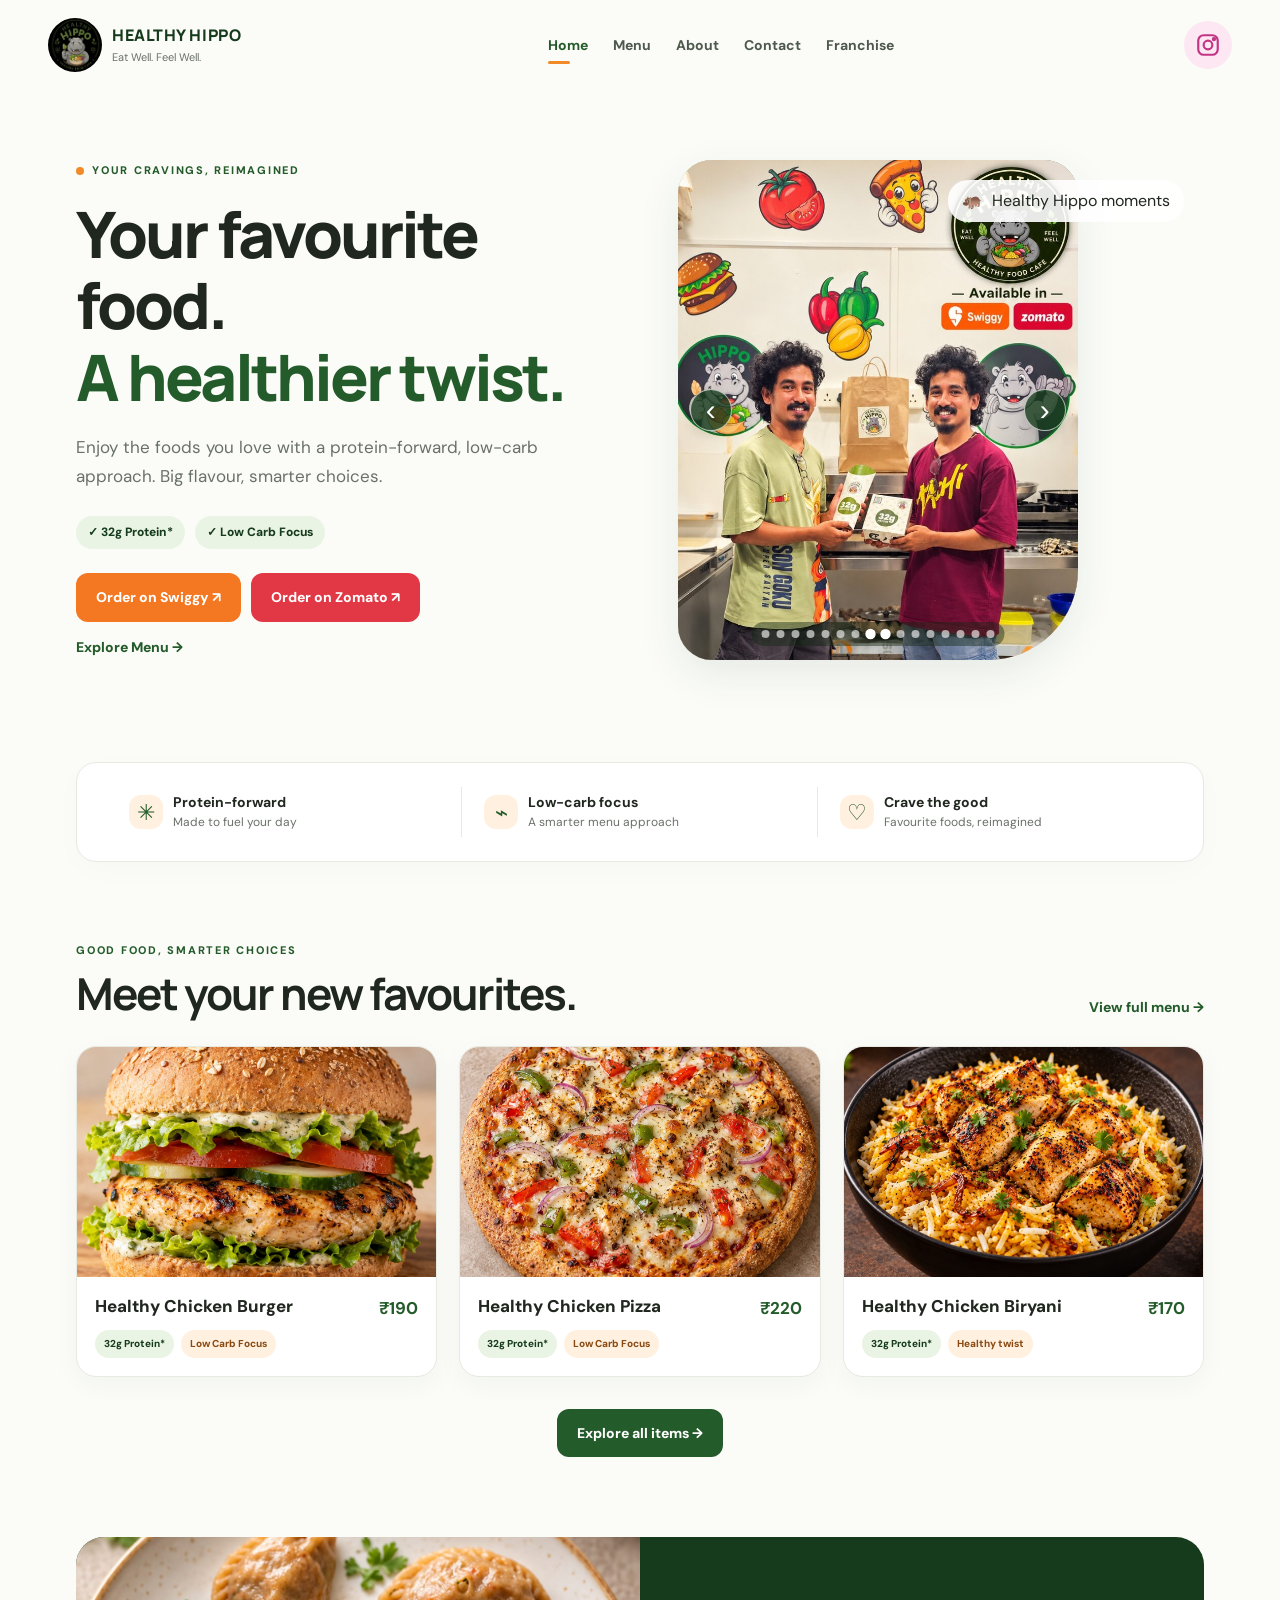
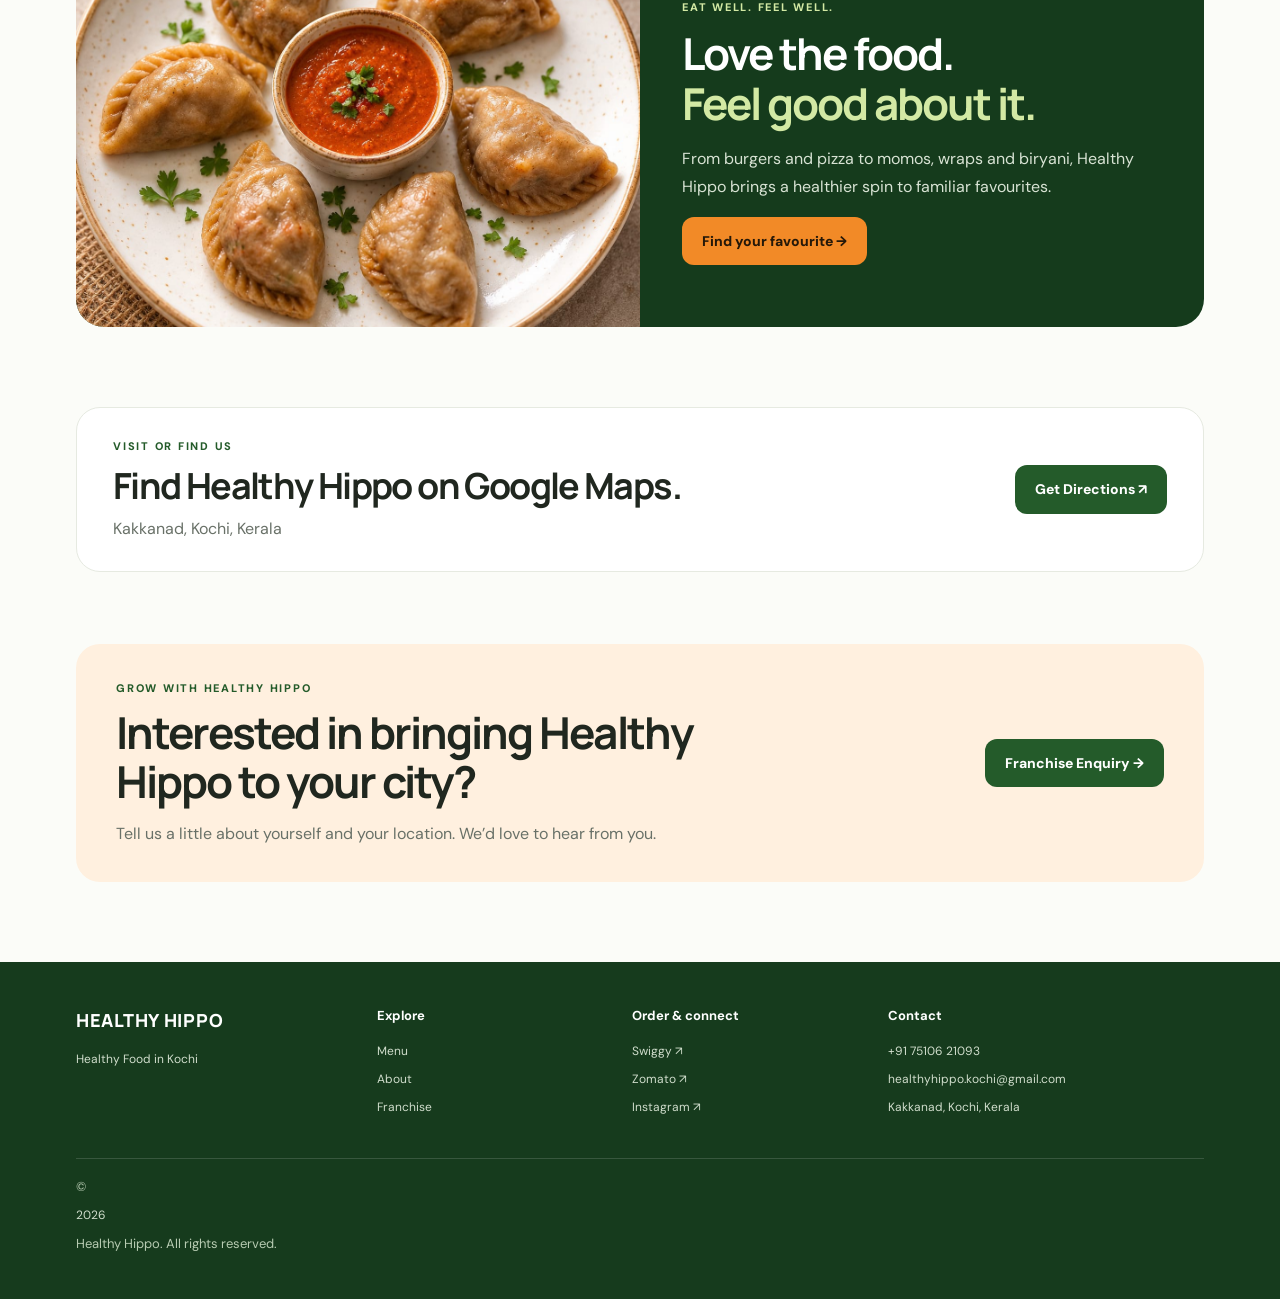
==== commit 0713b672: "Update index.html" ====
--- a/index.html
+++ b/index.html
@@ -2,9 +2,9 @@
   <link rel="icon" type="image/png" href="assets/favicon.png">
   <meta charset="utf-8">
   <meta name="viewport" content="width=device-width, initial-scale=1">
-  <meta name="description" content="Healthy Hippo makes your favourite comfort foods healthier, with a focus on protein and low-carb options. Order on Swiggy or Zomato.">
+  <meta name="description" content="Healthy Hippo makes your favourite comfort foods healthier, with a focus on protein and low-carb options in Kakkanad, Kochi. Order online on Swiggy or Zomato.">
   <meta name="theme-color" content="#245b2a">
-  <title>Healthy Hippo | Eat well, live well </title>
+  <title>Healthy Hippo | Eat well, live well | Healthy Restaurant in Kakkanad Kochi | High Protein Meals </title>
   <link rel="stylesheet" href="styles.css">
 </head>
 <body>
@@ -77,7 +77,7 @@
     <section class="location-callout"><div><span class="eyebrow">VISIT OR FIND US</span><h2>Find Healthy Hippo on Google Maps.</h2><p>Kakkanad, Kochi, Kerala</p></div><a class="button button-green" href="https://maps.app.goo.gl/S5ujj1Sj9t67yYwy7?g_st=aw" target="_blank" rel="noopener">Get Directions ↗</a></section>
     <section class="franchise-callout"><div><span class="eyebrow">GROW WITH HEALTHY HIPPO</span><h2>Interested in bringing Healthy Hippo to your city?</h2><p>Tell us a little about yourself and your location. We’d love to hear from you.</p></div><a class="button button-green" href="franchise.html">Franchise Enquiry →</a></section>
   </main>
-  <footer class="site-footer"><div class="footer-brand"><strong>HEALTHY HIPPO</strong><p>Junk food, made healthy.</p></div><div><strong>Explore</strong><a href="menu.html">Menu</a><a href="about.html">About</a><a href="franchise.html">Franchise</a></div><div><strong>Order &amp; connect</strong><a href="https://www.swiggy.com/menu/1468313?source=sharing" target="_blank" rel="noopener">Swiggy ↗</a><a href="https://zomato.onelink.me/xqzv/rnmhinwc" target="_blank" rel="noopener">Zomato ↗</a><a href="https://www.instagram.com/healthyhippo_/" target="_blank" rel="noopener">Instagram ↗</a></div><div><strong>Contact</strong><a href="tel:+917510621093">+91 75106 21093</a><a href="mailto:healthyhippo.kochi@gmail.com">healthyhippo.kochi@gmail.com</a><span>Kakkanad, Kochi, Kerala</span></div><div class="copyright">© <span id="year">2026</span> Healthy Hippo. All rights reserved.</div></footer>
+  <footer class="site-footer"><div class="footer-brand"><strong>HEALTHY HIPPO</strong><a href="healthy-food-kochi.html">Healthy Food in Kochi</a></div><div><strong>Explore</strong><a href="menu.html">Menu</a><a href="about.html">About</a><a href="franchise.html">Franchise</a></div><div><strong>Order &amp; connect</strong><a href="https://www.swiggy.com/menu/1468313?source=sharing" target="_blank" rel="noopener">Swiggy ↗</a><a href="https://zomato.onelink.me/xqzv/rnmhinwc" target="_blank" rel="noopener">Zomato ↗</a><a href="https://www.instagram.com/healthyhippo_/" target="_blank" rel="noopener">Instagram ↗</a></div><div><strong>Contact</strong><a href="tel:+917510621093">+91 75106 21093</a><a href="mailto:healthyhippo.kochi@gmail.com">healthyhippo.kochi@gmail.com</a><span>Kakkanad, Kochi, Kerala</span></div><div class="copyright">© <span id="year">2026</span> Healthy Hippo. All rights reserved.</div></footer>
   <script src="script.js"></script>
 
 </body></html>
